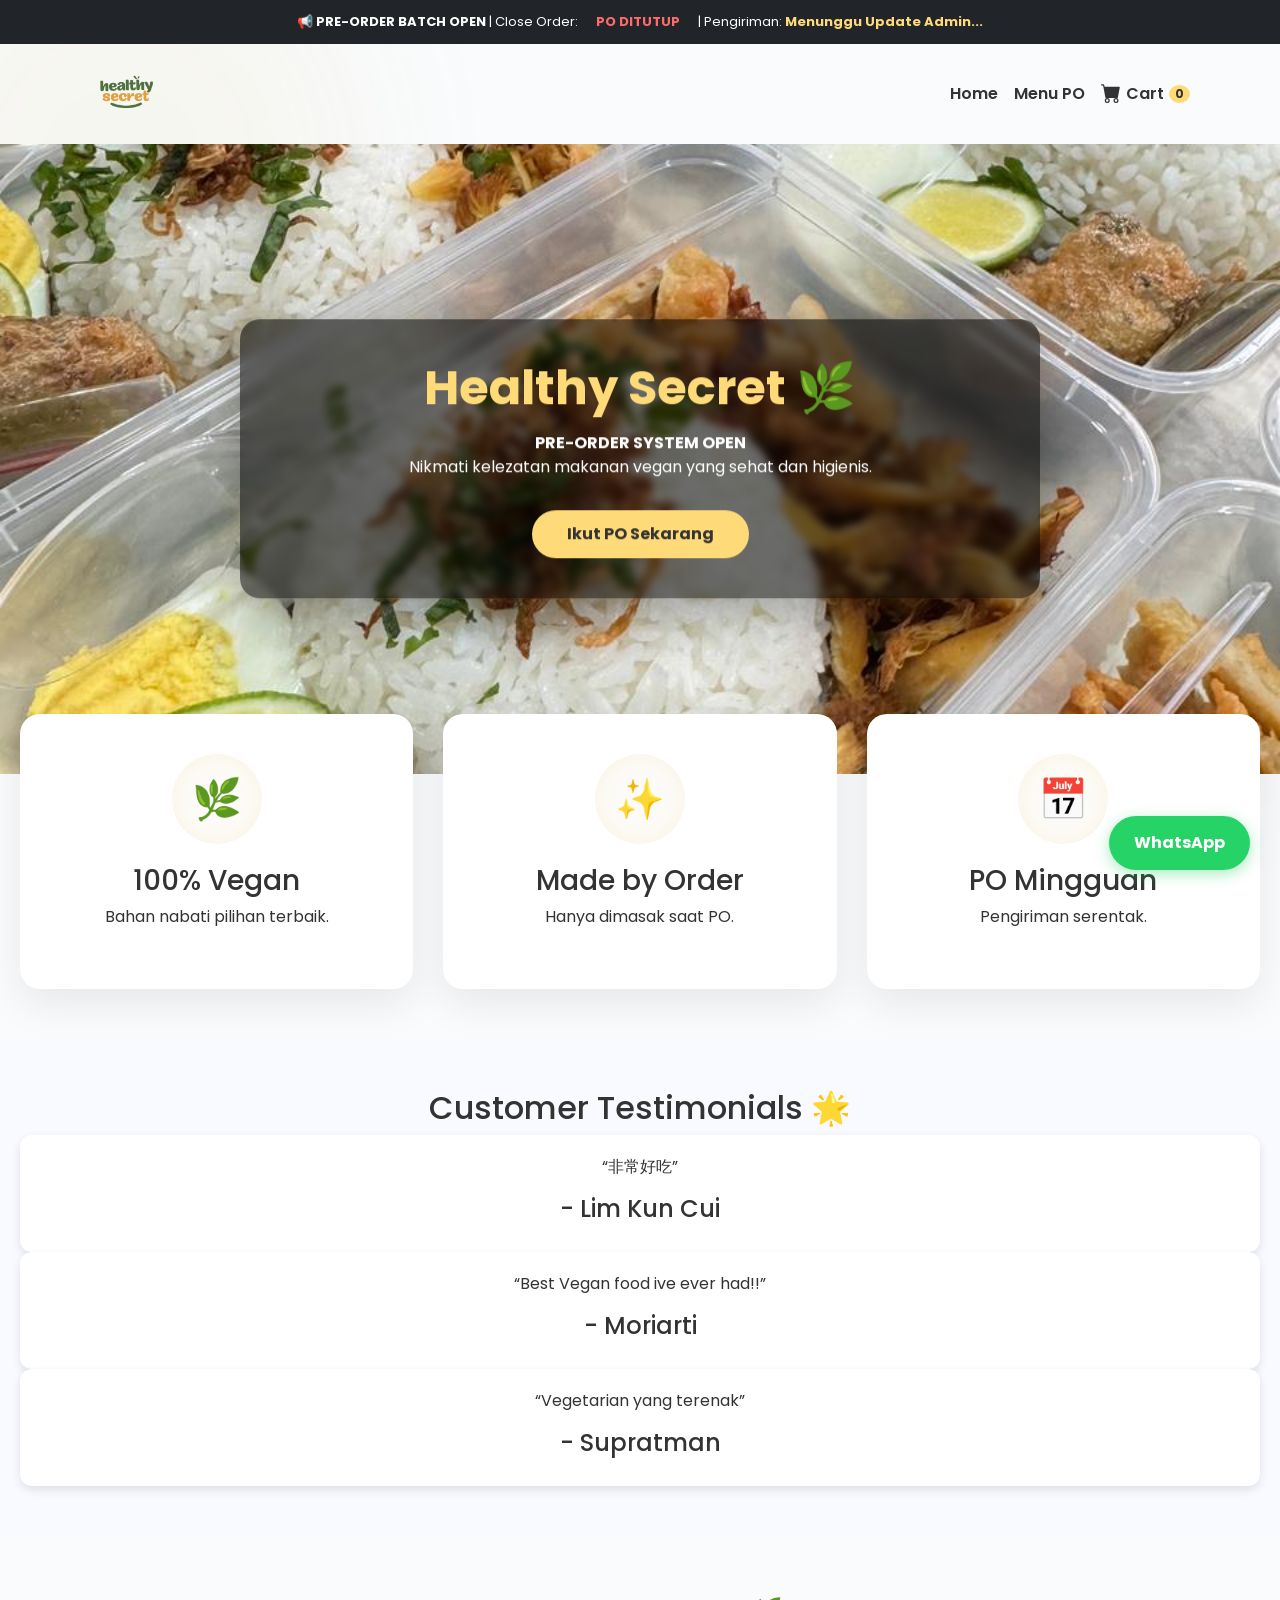
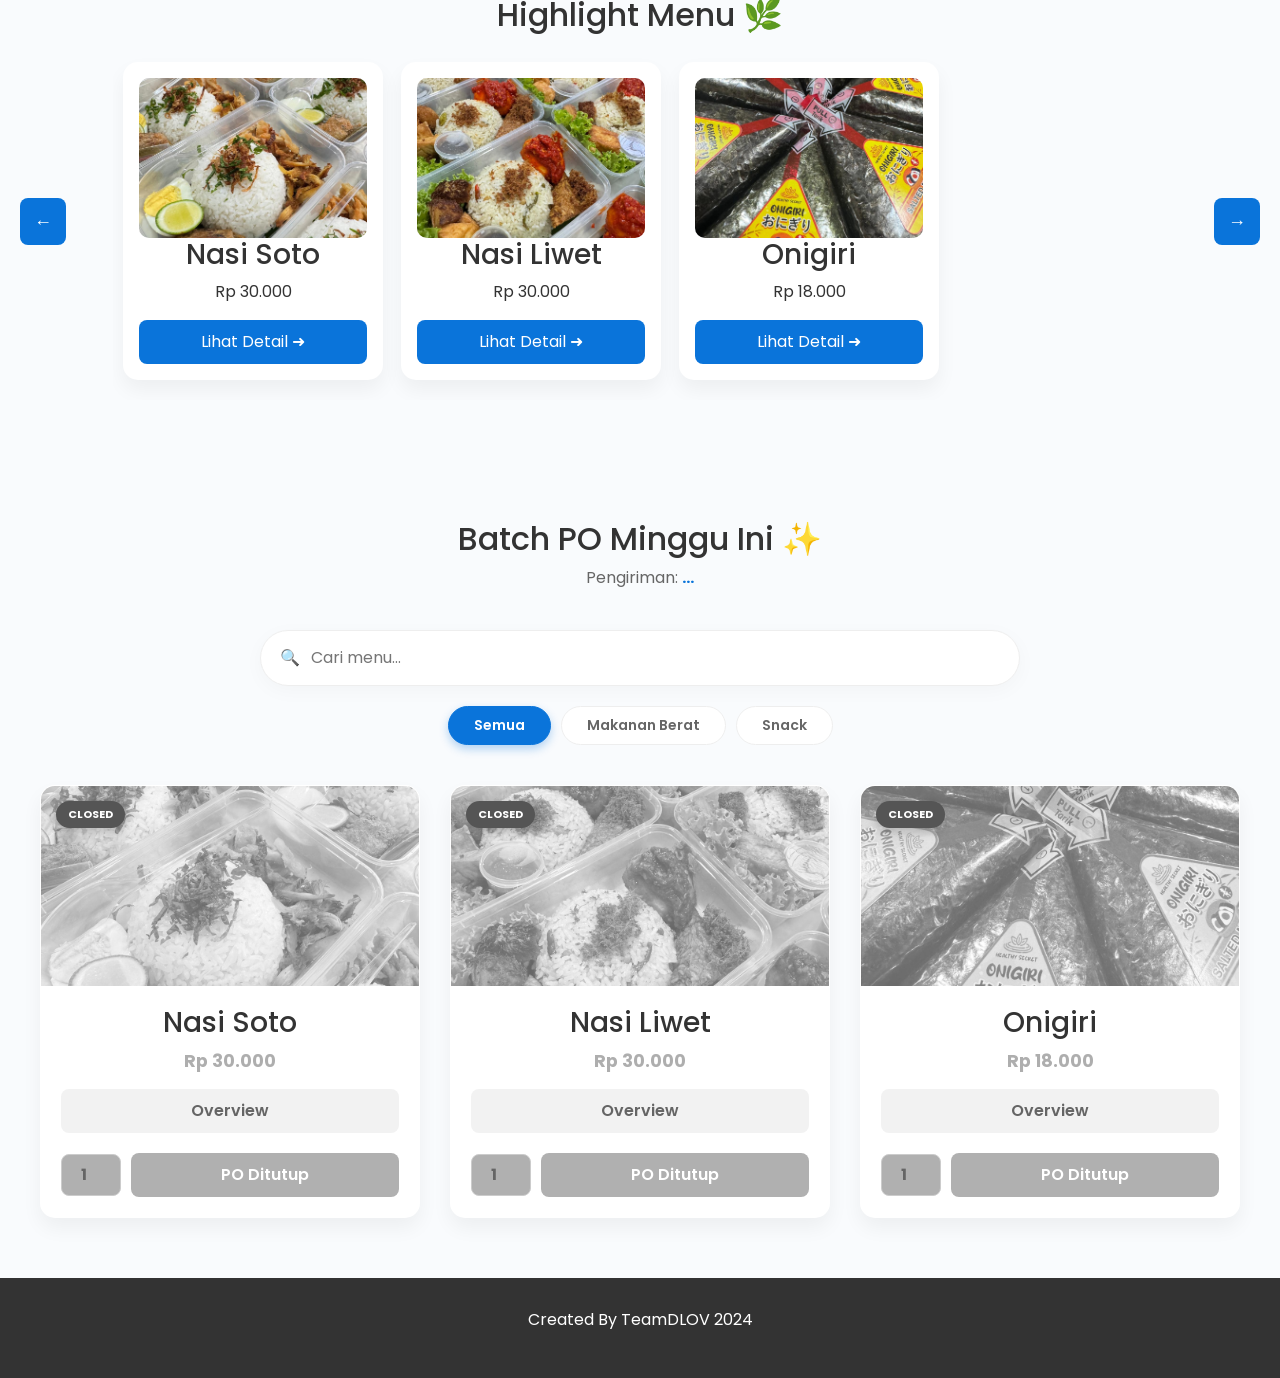
==== index.html @ e7eb65b6 "Add files via upload" ====
<!DOCTYPE html>
<html lang="id">
<head>
  <meta charset="UTF-8" />
  <meta name="viewport" content="width=device-width, initial-scale=1.0" />
  
  <title>Healthy Secret - Catering Vegan Medan</title>
  <meta name="description" content="Pre-Order Makanan Vegan Sehat & Higienis di Medan. Pesan sekarang!">
  
  <meta property="og:title" content="Healthy Secret - Premium Vegan PO">
  <meta property="og:description" content="Open PO Makanan Vegan Sehat. Menu Spesial Minggu Ini!">
  <meta property="og:image" content="https://placehold.co/600x400/0a74da/fff?text=Healthy+Secret"> 
  
  <script type="application/ld+json">
  {
    "@context": "https://schema.org",
    "@type": "Restaurant",
    "name": "Healthy Secret",
    "image": "https://placehold.co/600x400/0a74da/fff?text=Healthy+Secret",
    "description": "Catering Vegan Sehat Medan.",
    "priceRange": "Rp 15.000 - Rp 50.000"
  }
  </script>

  <link href="https://cdn.jsdelivr.net/npm/bootstrap@5.0.2/dist/css/bootstrap.min.css" rel="stylesheet">
  <link href="https://unpkg.com/aos@2.3.1/dist/aos.css" rel="stylesheet">
  <link href="https://fonts.googleapis.com/css2?family=Open+Sans:wght@400;600&family=Playfair+Display:wght@700&family=Poppins:wght@500;700&display=swap" rel="stylesheet">

  <link rel="stylesheet" href="style.css">
</head>

<body>

  <div id="preloader"><div class="loader"></div></div>
  <div id="toast-container"></div> 
  <div class="floating-shape shape-1"></div>
  <div class="floating-shape shape-2"></div>

  <div class="po-banner">
    <div id="banner-text">📢 <b>PRE-ORDER BATCH OPEN</b> | Close Order:</div>
    <div id="countdown" class="d-flex align-items-center gap-1 mx-2">
        <span class="timer-box" id="days">0</span>d :
        <span class="timer-box" id="hours">00</span>h :
        <span class="timer-box" id="minutes">00</span>m :
        <span class="timer-box" id="seconds">00</span>s
    </div>
    <div>| Pengiriman: <span id="deliveryDate" style="color:var(--accent-light); font-weight:bold;">...</span></div>
  </div>

  <nav class="navbar navbar-expand-sm navbar-light sticky-top" id="mainNav">
    <div class="container">
      <a class="navbar-brand d-flex align-items-center" href="#home" style="font-family: 'Playfair Display', serif; font-weight: 700; font-size: 24px; color: var(--primary);">
        <img src="healthy secret logo.png" onerror="this.src='https://placehold.co/100x100?text=Logo'" alt="Logo" style="height: 60px; margin-right: 10px; border-radius: 6px;" loading="lazy">
      </a>
      <button class="navbar-toggler" type="button" data-bs-toggle="collapse" data-bs-target="#navbarContent">
        <span class="navbar-toggler-icon"></span>
      </button>
      <div class="collapse navbar-collapse" id="navbarContent">
        <ul class="navbar-nav ms-auto">
          <li class="nav-item"><a class="nav-link active" href="#home">Home</a></li>
          <li class="nav-item"><a class="nav-link active" href="#menu-gallery">Menu PO</a></li>
          <li class="nav-item">
            <a class="nav-link active" href="#" onclick="toggleCart(); return false;" style="display: flex; align-items: center; gap: 5px;">
              <svg xmlns="http://www.w3.org/2000/svg" width="20" height="20" fill="currentColor" class="bi bi-cart-fill" viewBox="0 0 16 16" style="margin-bottom: 2px;">
                <path d="M0 1.5A.5.5 0 0 1 .5 1H2a.5.5 0 0 1 .485.379L2.89 3H14.5a.5.5 0 0 1 .491.592l-1.5 8A.5.5 0 0 1 13 12H4a.5.5 0 0 1-.491-.408L2.01 3.607 1.61 2H.5a.5.5 0 0 1-.5-.5zM5 12a2 2 0 1 0 0 4 2 2 0 0 0 0-4zm7 0a2 2 0 1 0 0 4 2 2 0 0 0 0-4zm-7 1a1 1 0 1 1 0 2 1 1 0 0 1 0-2zm7 0a1 1 0 1 1 0 2 1 1 0 0 1 0-2z"/>
              </svg>
              <span>Cart</span>
              <span id="cart-count" style="background:#ffda79; color:#333; padding:0 6px; border-radius:50%; font-size:12px; font-weight:bold;">0</span>
            </a>
          </li>
        </ul>
      </div>
    </div>
  </nav>

  <section class="hero-slider" id="home"> 
    <div class="slides" id="heroSlides"></div>
    <div class="hero-text" data-aos="zoom-in" data-aos-duration="1000">
      <h1 style="font-family: 'Poppins', sans-serif; font-size: 3rem; font-weight: 700; color: #ffda79;">
        Healthy Secret 🌿
      </h1>
      <p style="font-family: Poppins, sans-serif"; >
        <b>PRE-ORDER SYSTEM OPEN</b><br>
        Nikmati kelezatan makanan vegan yang sehat dan higienis.
      </p>
      <a href="#menu-gallery" class="btn-hero">Ikut PO Sekarang</a>
    </div>
  </section>

  <section class="features">
    <div class="feature-container">
      <div class="feature-box" data-aos="fade-up"><div class="icon">🌿</div> <h3>100% Vegan</h3><p>Bahan nabati pilihan terbaik.</p></div>
      <div class="feature-box" data-aos="fade-up" data-aos-delay="100"><div class="icon">✨</div> <h3>Made by Order</h3><p>Hanya dimasak saat PO.</p></div>
      <div class="feature-box" data-aos="fade-up" data-aos-delay="200"><div class="icon">📅</div> <h3>PO Mingguan</h3><p>Pengiriman serentak.</p></div>
    </div>
  </section>

  <section class="testimonials">
    <h2 data-aos="fade-up">Customer Testimonials 🌟</h2>
    <div class="testimonial-grid">
      <div class="testi-card" data-aos="fade-up" data-aos-delay="100"><p>“非常好吃”</p> <h4>- Lim Kun Cui</h4></div>
      <div class="testi-card" data-aos="fade-up" data-aos-delay="200"><p>“Best Vegan food ive ever had!!”</p> <h4>- Moriarti</h4></div>
      <div class="testi-card" data-aos="fade-up" data-aos-delay="300"><p>“Vegetarian yang terenak”</p> <h4>- Supratman</h4></div>
    </div>
  </section>

  <section class="gallery" id="menu-gallery">
    <h2 data-aos="fade-up">Highlight Menu 🌿</h2>
    <div style="display:flex; align-items:center; justify-content:center; gap:12px;">
      <button id="btnLeft" style="padding:10px 14px; border-radius:8px; border:none; background:#0a74da; color:#fff; cursor:pointer; font-size:18px;">←</button>
      <div id="menuScroll"></div>
      <button id="btnRight" style="padding:10px 14px; border-radius:8px; border:none; background:#0a74da; color:#fff; cursor:pointer; font-size:18px;">→</button>
    </div>
  </section>

  <section class="menu-section">
    <h2 data-aos="fade-up">Batch PO Minggu Ini ✨</h2>
    <p style="margin-bottom:40px; color:#666;">Pengiriman: <b style="color:var(--primary)" id="deliveryDateTarget">...</b></p>
    
    <div class="filter-wrapper" data-aos="fade-up">
        <div class="search-box">
            <span class="search-icon">🔍</span>
            <input type="text" id="searchInput" class="search-input" placeholder="Cari menu..." onkeyup="filterMenu()">
        </div>
        <div class="filter-pills">
            <button class="filter-btn active" onclick="setCategory('all')" id="btn-all">Semua</button>
            <button class="filter-btn" onclick="setCategory('berat')" id="btn-berat">Makanan Berat</button>
            <button class="filter-btn" onclick="setCategory('snack')" id="btn-snack">Snack</button>
        </div>
    </div>

    <div class="menu-grid" id="mainMenuGrid"></div>
  </section>

  <footer><p>Created By TeamDLOV 2024</p></footer>
  <a href="#" onclick="toggleCart(); return false;" class="wa-btn">WhatsApp</a>

  <div id="popup">
    <div class="popup-content">
      <div class="popup-header"><h3>Detail Menu</h3> <button onclick="closePopup()" class="close-icon">×</button></div>
      <div class="popup-body"><p id="popupContent">...</p></div>
      <div class="popup-footer"><button onclick="closePopup()" class="btn-close-modal">Tutup</button></div>
    </div>
  </div>

  <div id="cartModal" class="cart-overlay">
    <div class="cart-box">
      <div class="cart-header"><h3>Daftar Pesanan (PO)</h3> <button onclick="toggleCart()" class="close-btn">×</button></div>
      <div class="cart-body">
        <div id="cartList"></div>
        <hr style="margin: 20px 0; border-top: 1px dashed #ddd;">
        <div>
            <label class="form-label">👤 Nama Pemesan</label>
            <input type="text" id="cust-name" class="form-input" placeholder="Nama Anda...">
            <label class="form-label">🚚 Pengiriman (Ongkir)</label>
            <select id="shipping-zone" class="form-input" onchange="updateCartUI()"></select>
            <label class="form-label">📍 Alamat Lengkap</label>
            <textarea id="cust-address" class="form-input" rows="2" placeholder="Alamat lengkap..."></textarea>
        </div>
      </div>
      <div class="cart-footer">
        <div style="display:flex; justify-content:space-between; margin-bottom:5px; font-size:14px; color:#555;"><span>Subtotal:</span> <span id="cartSubtotal">Rp 0</span></div>
        <div style="display:flex; justify-content:space-between; margin-bottom:10px; font-size:14px; color:#555;"><span>Ongkir:</span> <span id="cartShipping">Rp 0</span></div>
        <div style="display:flex; justify-content:space-between; margin-bottom:15px;"><h4>Total:</h4> <h4 style="color:var(--primary)" id="cartTotal">Rp 0</h4></div>
        <button onclick="checkoutWA()" class="checkout-btn">Kirim Pesanan (PO) ke WhatsApp</button>
      </div>
    </div>
  </div>

  <script src="https://cdn.jsdelivr.net/npm/bootstrap@5.0.2/dist/js/bootstrap.bundle.min.js"></script>
  <script src="https://unpkg.com/aos@2.3.1/dist/aos.js"></script>
  
  <script src="script.js"></script>

</body>
</html>
---- style.css ----
/* 1. GLOBAL STYLE */
:root {
  --primary: #0a74da;   
  --accent: #d4af37;    
  --accent-light: #ffda79; 
  --dark: #333;
  --light-bg: #f9fbfd;
  --disabled-gray: #b0b0b0;
}

body {
  margin: 0;
  font-family: 'Poppins', sans-serif; 
  background-color: var(--light-bg); 
  color: var(--dark);
  overflow-x: hidden;
}

html { scroll-behavior: smooth; }

/* 2. PO BANNER & TIMER */
.po-banner {
  background-color: #212529;
  color: #fff;
  text-align: center;
  padding: 12px 0;
  font-size: 13px;
  position: relative;
  z-index: 1031;
  display: flex;
  justify-content: center;
  align-items: center;
  flex-wrap: wrap;
  gap: 10px;
}

.timer-box {
  background: rgba(255,255,255,0.15);
  padding: 3px 8px;
  border-radius: 4px;
  color: var(--accent-light);
  font-weight: bold;
  font-family: monospace;
  font-size: 14px;
}

/* 3. NAVBAR */
.navbar { transition: all 0.3s ease; padding: 15px 0; top: 0; }
.navbar.scrolled { background: rgba(255, 255, 255, 0.95); box-shadow: 0 4px 20px rgba(0,0,0,0.05); padding: 10px 0; }
.nav-link { color: #333 !important; font-weight: 600; transition: all 0.3s ease; position: relative; }
.nav-link:hover { color: var(--primary) !important; }
.nav-link::after { content: ''; position: absolute; width: 0; height: 2px; bottom: 0; left: 0; background-color: var(--accent); transition: width 0.3s ease; }
.nav-link:hover::after { width: 100%; }

/* 4. HERO SECTION */
.hero-slider { position: relative !important; height: 70vh; width: 100%; overflow: hidden; display: block; }
.slides { position: absolute; top: 0; left: 0; width: 100%; height: 100%; }
.slide-img { width: 100%; height: 100%; object-fit: cover; position: absolute; opacity: 0; transition: opacity 1s ease; }

.hero-text { 
  position: absolute !important; top: 50% !important; left: 50% !important; 
  transform: translate(-50%, -50%) !important; z-index: 100; width: 90%; max-width: 800px; 
  text-align: center; background: rgba(0, 0, 0, 0.55); backdrop-filter: blur(4px); 
  padding: 40px; border-radius: 20px; color: white; box-shadow: 0 20px 50px rgba(0,0,0,0.3); 
  transition: transform 0.3s ease; 
}
.hero-text:hover { transform: translate(-50%, -52%) !important; border: 1px solid rgba(255, 218, 121, 0.3); }
.hero-text h1 { font-family: 'Playfair Display', serif; font-size: 3rem; color: var(--accent-light); margin-bottom: 15px; }

.btn-hero { 
  background: var(--accent-light); color: #333; border: none; border-radius: 50px; 
  font-weight: bold; padding: 12px 35px; transition: all 0.3s ease; text-decoration: none; 
  display: inline-block; margin-top: 15px; 
}
.btn-hero:hover { background: #fff; color: var(--primary); transform: translateY(-3px); }

/* 5. FEATURES & TESTIMONIAS */
.features { position: relative; z-index: 20; margin-top: -60px; padding-bottom: 50px; }
.feature-container { display: flex; flex-wrap: wrap; justify-content: center; gap: 30px; padding: 0 20px; }
.feature-box { flex: 1; min-width: 280px; background: #ffffff; padding: 40px 30px; border-radius: 20px; text-align: center; box-shadow: 0 15px 40px rgba(0,0,0,0.08); border-bottom: 4px solid transparent; transition: all 0.3s ease; }
.feature-box:hover { transform: translateY(-10px); border-bottom: 4px solid var(--accent); }
.icon { font-size: 40px; background: #fdfbf7; width: 90px; height: 90px; line-height: 90px; border-radius: 50%; margin: 0 auto 20px auto; box-shadow: inset 0 0 20px rgba(212, 175, 55, 0.1); transition: 0.3s; }
.feature-box:hover .icon { transform: scale(1.1); background: #fff9e6; }

.testimonials { padding: 50px 20px; text-align: center; background: #f8faff; }
.testi-card { background: #fff; padding: 20px; border-radius: 12px; box-shadow: 0 4px 10px rgba(0,0,0,0.1); transition: 0.3s; }
.testi-card:hover { transform: scale(1.02); }

/* 6. MENU & CARD */
.gallery, .menu-section { padding: 60px 20px; text-align: center; background: #f9fbfd; }

/* Scroll Manual sldier */
#menuScroll { display: flex; gap: 18px; overflow-x: auto; scroll-behavior: smooth; padding: 20px 10px; width: 85%; margin: auto; white-space: nowrap; -webkit-overflow-scrolling: touch; border-radius: 10px; }
#menuScroll::-webkit-scrollbar { display: none; }

/* Menu Grid */
.menu-grid { display: grid; grid-template-columns: repeat(auto-fit, minmax(280px, 1fr)); gap: 30px; max-width: 1200px; margin: 0 auto; }

.slide, .menu-card { background: #fff; border-radius: 15px; overflow: hidden; box-shadow: 0 10px 20px rgba(0,0,0,0.05); transition: all 0.4s ease; border: 1px solid transparent; position: relative; }
.slide { display: inline-block; width: 260px; flex-shrink: 0; padding: 15px; text-align: center; vertical-align: top; }
.menu-card { display: flex; flex-direction: column; scroll-margin-top: 100px; }

/* Logika Menu Closed/Open */
.menu-card:not(.closed):hover, .slide:hover { transform: translateY(-10px); box-shadow: 0 20px 40px rgba(0,0,0,0.1); border-color: var(--accent-light); }

.menu-card.closed { filter: grayscale(100%); opacity: 0.7; }
.menu-card.closed .btn-pesan, 
.menu-card.closed .qty-input { background-color: var(--disabled-gray); cursor: not-allowed; pointer-events: none; border-color:#ccc; }
.menu-card.closed img { opacity: 0.6; }

.status-badge { position: absolute; top: 15px; left: 15px; padding: 5px 12px; border-radius: 50px; color: white; font-size: 11px; font-weight: bold; z-index: 5; box-shadow: 0 4px 10px rgba(0,0,0,0.2); }
.badge-open { background: var(--primary); }
.badge-closed { background: #555; }
.badge-warning { background: #d9534f; }

.slide img { width: 100%; height: 160px; object-fit: cover; border-radius: 10px; transition: 0.5s; } 
.menu-card img { width: 100%; height: 200px; object-fit: cover; transition: 0.5s; }
.menu-card:hover img { transform: scale(1.05); }

.card-body { padding: 20px; }
.price { color: var(--accent); font-weight: bold; font-size: 1.1rem; margin-bottom: 15px; display: block; }

/* INPUT QTY */
.action-row { display: flex; align-items: center; gap: 10px; margin-top: 10px; }
.qty-input { width: 60px; padding: 8px; text-align: center; border: 1px solid #ddd; border-radius: 8px; font-weight: bold; color: var(--primary); }

/* BUTTONS */
.btn-overview { width: 100%; background: #eef2ff; color: var(--primary); border: none; padding: 10px; border-radius: 8px; font-weight: 600; margin-bottom: 10px; transition: 0.3s; }
.btn-overview:hover { background: var(--primary); color: white; }
.btn-pesan { flex: 1; background: var(--primary); color: white; border: none; padding: 10px; border-radius: 8px; font-weight: 600; transition: 0.3s; }
.btn-pesan:hover { background: var(--accent); transform: translateY(-2px); }
.card-btn { background: var(--primary); color: white; border: none; padding: 10px; border-radius: 8px; width: 100%; }

/* 7. SEARCH & FILTER */
.filter-wrapper { max-width: 800px; margin: 0 auto 40px auto; padding: 0 20px; }
.search-box { position: relative; margin-bottom: 20px; }
.search-input { width: 100%; padding: 15px 20px; padding-left: 50px; border: 1px solid #eee; border-radius: 50px; font-size: 16px; box-shadow: 0 5px 20px rgba(0,0,0,0.03); outline: none; transition: 0.3s; }
.search-input:focus { border-color: var(--primary); box-shadow: 0 5px 20px rgba(10, 116, 218, 0.15); }
.search-icon { position: absolute; left: 20px; top: 50%; transform: translateY(-50%); color: #aaa; }

.filter-pills { display: flex; justify-content: center; gap: 10px; flex-wrap: wrap; }
.filter-btn { background: #fff; border: 1px solid #eee; padding: 8px 25px; border-radius: 50px; cursor: pointer; font-weight: 600; color: #666; transition: 0.3s; font-size: 14px; }
.filter-btn:hover { background: #f8f9fa; transform: translateY(-2px); }
.filter-btn.active { background: var(--primary); color: white; border-color: var(--primary); box-shadow: 0 4px 10px rgba(10, 116, 218, 0.3); }

/* 8. EXTRAS */
footer { text-align: center; padding: 30px; background: #333; color: white; margin-top: 0; }
.wa-btn { position: fixed; bottom: 30px; right: 30px; background: #25d366; color: #fff; padding: 15px 25px; border-radius: 50px; text-decoration: none; font-weight: bold; box-shadow: 0 4px 15px rgba(37, 211, 102, 0.4); z-index: 1000; display: flex; align-items: center; gap: 10px; animation: pulse 2s infinite; }
@keyframes pulse { 0% { box-shadow: 0 0 0 0 rgba(37, 211, 102, 0.7); } 70% { box-shadow: 0 0 0 15px rgba(37, 211, 102, 0); } 100% { box-shadow: 0 0 0 0 rgba(37, 211, 102, 0); } }

/* Modals */
#popup, .cart-overlay { display: none; position: fixed; top: 0; left: 0; width: 100%; height: 100%; background: rgba(0,0,0,0.6); backdrop-filter: blur(5px); z-index: 9999; }
.popup-content, .cart-box { background: #fff; margin: 0; width: 90%; max-width: 450px; border-radius: 12px; position: absolute; top: 50%; left: 50%; transform: translate(-50%, -50%); animation: slideDown 0.4s ease-out; overflow: hidden; display: flex; flex-direction: column; max-height: 90vh; }

.popup-header, .cart-header { background: var(--primary); padding: 15px; color: white; display: flex; justify-content: space-between; flex-shrink: 0; }
.popup-body, .cart-body { padding: 20px; overflow-y: auto; flex: 1; }
.popup-footer, .cart-footer { padding: 20px; text-align: center; border-top: 1px solid #eee; flex-shrink: 0; background: #fff; }

.close-btn { background: none; border: none; color: white; font-size: 24px; cursor: pointer; }
.checkout-btn { width: 100%; background: #25d366; color: white; padding: 12px; border: none; border-radius: 8px; font-weight: bold; }
.btn-close-modal { background: #dc3545; color: white; border: none; padding: 8px 30px; border-radius: 50px; }

/* TOAST & EXTRAS */
#toast-container { position: fixed; bottom: 30px; left: 50%; transform: translateX(-50%); z-index: 10000; display: flex; flex-direction: column; gap: 10px; pointer-events: none; }
.toast-msg { background: rgba(33, 37, 41, 0.95); color: white; padding: 12px 25px; border-radius: 50px; font-size: 14px; animation: fadeUp 3s forwards; display: flex; align-items: center; gap: 8px; pointer-events: auto; }
@keyframes fadeUp { 0% { opacity: 0; transform: translateY(20px); } 10% { opacity: 1; transform: translateY(0); } 90% { opacity: 1; transform: translateY(0); } 100% { opacity: 0; transform: translateY(-20px); } }

/* FORM STYLES */
.form-input { width: 100%; padding: 10px; border: 1px solid #ddd; border-radius: 8px; margin-bottom: 12px; font-family: inherit; box-sizing: border-box; }
.form-input:focus { outline: none; border-color: var(--primary); background: #f9fbfd; }
.form-label { display: block; text-align: left; font-size: 12px; font-weight: bold; color: #666; margin-bottom: 5px; }

@keyframes slideDown { from { transform: translate(-50%, -60%); opacity: 0; } to { transform: translate(-50%, -50%); opacity: 1; } }

/* Preloader */
#preloader { position: fixed; top: 0; left: 0; width: 100%; height: 100%; background: var(--primary); z-index: 9999; display: flex; justify-content: center; align-items: center; transition: opacity 0.5s ease; }
.loader { border: 5px solid rgba(255,255,255,0.1); border-top: 5px solid var(--accent-light); border-radius: 50%; width: 60px; height: 60px; animation: spin 1s linear infinite; }
@keyframes spin { 100% { transform: rotate(360deg); } }
.floating-shape { position: fixed; border-radius: 50%; filter: blur(80px); z-index: -1; opacity: 0.4; animation: float 10s infinite alternate; }
.shape-1 { top: -10%; left: -10%; width: 500px; height: 500px; background: rgba(212, 175, 55, 0.15); }
.shape-2 { bottom: 10%; right: -5%; width: 400px; height: 400px; background: rgba(15, 23, 42, 0.1); }
@keyframes float { 0% { transform: translateY(0); } 100% { transform: translateY(30px); } }
@media (max-width: 768px) { .features { margin-top: 30px; } }
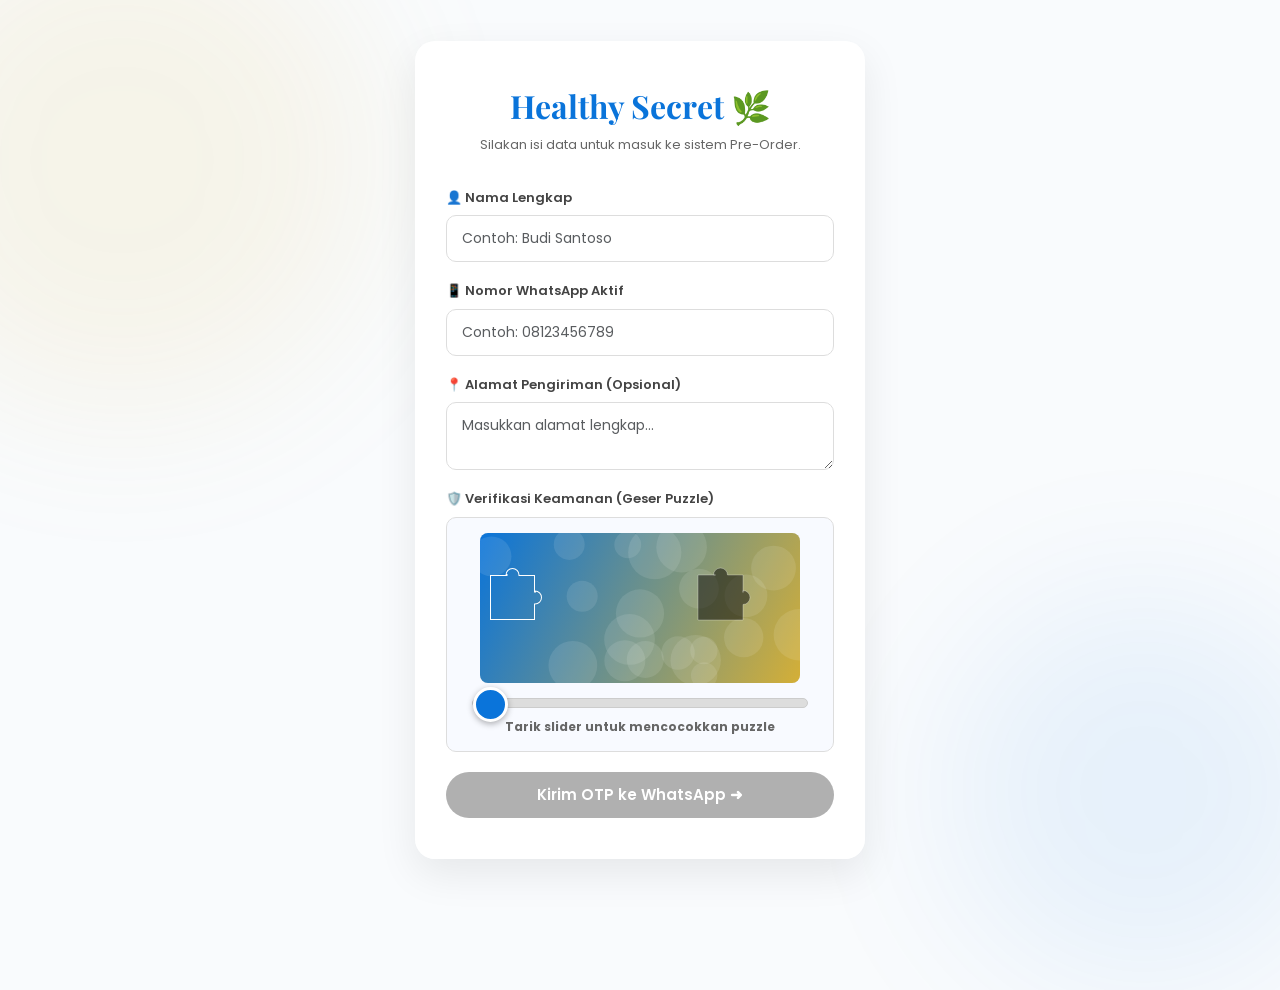
==== commit 68f6f587: "Add files via upload" ====
--- a/index.html
+++ b/index.html
@@ -1,176 +1,271 @@
 <!DOCTYPE html>
 <html lang="id">
 <head>
-  <meta charset="UTF-8" />
-  <meta name="viewport" content="width=device-width, initial-scale=1.0" />
-  
-  <title>Healthy Secret - Catering Vegan Medan</title>
-  <meta name="description" content="Pre-Order Makanan Vegan Sehat & Higienis di Medan. Pesan sekarang!">
-  
-  <meta property="og:title" content="Healthy Secret - Premium Vegan PO">
-  <meta property="og:description" content="Open PO Makanan Vegan Sehat. Menu Spesial Minggu Ini!">
-  <meta property="og:image" content="https://placehold.co/600x400/0a74da/fff?text=Healthy+Secret"> 
-  
-  <script type="application/ld+json">
-  {
-    "@context": "https://schema.org",
-    "@type": "Restaurant",
-    "name": "Healthy Secret",
-    "image": "https://placehold.co/600x400/0a74da/fff?text=Healthy+Secret",
-    "description": "Catering Vegan Sehat Medan.",
-    "priceRange": "Rp 15.000 - Rp 50.000"
-  }
-  </script>
-
-  <link href="https://cdn.jsdelivr.net/npm/bootstrap@5.0.2/dist/css/bootstrap.min.css" rel="stylesheet">
-  <link href="https://unpkg.com/aos@2.3.1/dist/aos.css" rel="stylesheet">
-  <link href="https://fonts.googleapis.com/css2?family=Open+Sans:wght@400;600&family=Playfair+Display:wght@700&family=Poppins:wght@500;700&display=swap" rel="stylesheet">
-
-  <link rel="stylesheet" href="style.css">
+    <meta charset="UTF-8">
+    <meta name="viewport" content="width=device-width, initial-scale=1.0">
+    <title>Masuk - Healthy Secret PO</title>
+    <link href="https://cdn.jsdelivr.net/npm/bootstrap@5.0.2/dist/css/bootstrap.min.css" rel="stylesheet">
+    <link href="https://fonts.googleapis.com/css2?family=Playfair+Display:wght@700&family=Poppins:wght@400;500;600;700&display=swap" rel="stylesheet">
+    <style>
+        :root {
+            --primary: #0a74da;   
+            --accent: #d4af37;    
+            --light-bg: #f9fbfd;
+        }
+        body { 
+            background-color: var(--light-bg); 
+            font-family: 'Poppins', sans-serif; 
+            min-height: 100vh; 
+            display: flex; 
+            align-items: center; 
+            justify-content: center; 
+            margin: 0; 
+            position: relative;
+            overflow: hidden;
+        }
+        
+        /* Efek Latar Belakang Mewah */
+        .floating-shape { position: absolute; border-radius: 50%; filter: blur(80px); z-index: 1; opacity: 0.5; animation: float 10s infinite alternate; }
+        .shape-1 { top: -10%; left: -10%; width: 500px; height: 500px; background: rgba(212, 175, 55, 0.2); }
+        .shape-2 { bottom: -10%; right: -5%; width: 400px; height: 400px; background: rgba(10, 116, 218, 0.15); }
+        @keyframes float { 0% { transform: translateY(0); } 100% { transform: translateY(30px); } }
+
+        .auth-card { 
+            background: rgba(255, 255, 255, 0.95); 
+            backdrop-filter: blur(10px);
+            padding: 40px 30px; 
+            border-radius: 20px; 
+            box-shadow: 0 15px 40px rgba(0,0,0,0.08); 
+            width: 100%; 
+            max-width: 450px; 
+            position: relative;
+            z-index: 10;
+            border: 1px solid rgba(255,255,255,0.5);
+        }
+
+        .brand-title { font-family: 'Playfair Display', serif; color: var(--primary); font-weight: 700; font-size: 2rem; text-align: center; margin-bottom: 5px; }
+        .brand-subtitle { text-align: center; color: #666; font-size: 13px; margin-bottom: 30px; }
+
+        .form-label { font-size: 13px; font-weight: 600; color: #444; }
+        .form-control { border-radius: 10px; padding: 12px 15px; border: 1px solid #ddd; font-size: 14px; transition: 0.3s; }
+        .form-control:focus { border-color: var(--primary); box-shadow: 0 0 0 4px rgba(10, 116, 218, 0.1); }
+
+        /* PUZZLE CAPTCHA STYLES */
+        .captcha-container { background: #f8faff; border: 1px solid #ddd; padding: 15px; border-radius: 10px; margin-bottom: 20px; text-align: center; position: relative;}
+        .puzzle-box { position: relative; width: 100%; max-width: 320px; height: 150px; margin: 0 auto 15px auto; border-radius: 8px; overflow: hidden; box-shadow: inset 0 0 10px rgba(0,0,0,0.1); background-color: #eee;}
+        #mainCanvas { position: absolute; top: 0; left: 0; width: 100%; height: 100%; }
+        #pieceCanvas { position: absolute; top: 0; left: 0; width: 100%; height: 100%; z-index: 2; pointer-events: none; }
+        
+        .slider-container { display: flex; align-items: center; justify-content: center; gap: 10px; padding: 0 10px;}
+        input[type=range] { -webkit-appearance: none; width: 100%; background: transparent; }
+        input[type=range]::-webkit-slider-thumb { -webkit-appearance: none; height: 35px; width: 35px; border-radius: 50%; background: var(--primary); cursor: pointer; box-shadow: 0 2px 6px rgba(0,0,0,0.3); border: 3px solid #fff; margin-top: -12px; transition: background 0.3s;}
+        input[type=range]::-webkit-slider-runnable-track { width: 100%; height: 10px; cursor: pointer; background: #ddd; border-radius: 10px; border: 1px solid #ccc; }
+        input[type=range]:focus { outline: none; }
+        
+        .captcha-status { font-size: 12px; font-weight: bold; margin-top: 10px; color: #666; transition: 0.3s;}
+        .captcha-success { color: #25d366 !important; }
+        .captcha-fail { color: #dc3545 !important; }
+
+        .btn-primary-custom { background: var(--primary); color: white; border: none; border-radius: 50px; padding: 12px; font-weight: 600; font-size: 15px; transition: 0.3s; width: 100%; }
+        .btn-primary-custom:hover { background: #085ba8; transform: translateY(-2px); box-shadow: 0 5px 15px rgba(10, 116, 218, 0.3); }
+        .btn-primary-custom:disabled { background: #b0b0b0; cursor: not-allowed; transform: none; box-shadow: none; }
+    </style>
 </head>
-
 <body>
 
-  <div id="preloader"><div class="loader"></div></div>
-  <div id="toast-container"></div> 
-  <div class="floating-shape shape-1"></div>
-  <div class="floating-shape shape-2"></div>
-
-  <div class="po-banner">
-    <div id="banner-text">📢 <b>PRE-ORDER BATCH OPEN</b> | Close Order:</div>
-    <div id="countdown" class="d-flex align-items-center gap-1 mx-2">
-        <span class="timer-box" id="days">0</span>d :
-        <span class="timer-box" id="hours">00</span>h :
-        <span class="timer-box" id="minutes">00</span>m :
-        <span class="timer-box" id="seconds">00</span>s
+    <div class="floating-shape shape-1"></div>
+    <div class="floating-shape shape-2"></div>
+
+    <div class="auth-card">
+        <div class="brand-title">Healthy Secret 🌿</div>
+        <div class="brand-subtitle">Silakan isi data untuk masuk ke sistem Pre-Order.</div>
+
+        <form id="loginForm">
+            <div class="mb-3">
+                <label class="form-label">👤 Nama Lengkap</label>
+                <input type="text" id="userName" class="form-control" placeholder="Contoh: Budi Santoso" required>
+            </div>
+            
+            <div class="mb-3">
+                <label class="form-label">📱 Nomor WhatsApp Aktif</label>
+                <input type="number" id="userPhone" class="form-control" placeholder="Contoh: 08123456789" required>
+            </div>
+
+            <div class="mb-3">
+                <label class="form-label">📍 Alamat Pengiriman (Opsional)</label>
+                <textarea id="userAddress" class="form-control" rows="2" placeholder="Masukkan alamat lengkap..."></textarea>
+            </div>
+
+            <label class="form-label">🛡️ Verifikasi Keamanan (Geser Puzzle)</label>
+            <div class="captcha-container">
+                <div class="puzzle-box">
+                    <canvas id="mainCanvas"></canvas>
+                    <canvas id="pieceCanvas"></canvas>
+                </div>
+                <div class="slider-container">
+                    <input type="range" id="puzzleSlider" min="0" max="250" value="0" disabled>
+                </div>
+                <div id="captchaStatus" class="captcha-status">Tarik slider untuk mencocokkan puzzle</div>
+            </div>
+
+            <button type="submit" id="submitBtn" class="btn-primary-custom" disabled>Kirim OTP ke WhatsApp ➜</button>
+        </form>
     </div>
-    <div>| Pengiriman: <span id="deliveryDate" style="color:var(--accent-light); font-weight:bold;">...</span></div>
-  </div>
-
-  <nav class="navbar navbar-expand-sm navbar-light sticky-top" id="mainNav">
-    <div class="container">
-      <a class="navbar-brand d-flex align-items-center" href="#home" style="font-family: 'Playfair Display', serif; font-weight: 700; font-size: 24px; color: var(--primary);">
-        <img src="healthy secret logo.png" onerror="this.src='https://placehold.co/100x100?text=Logo'" alt="Logo" style="height: 60px; margin-right: 10px; border-radius: 6px;" loading="lazy">
-      </a>
-      <button class="navbar-toggler" type="button" data-bs-toggle="collapse" data-bs-target="#navbarContent">
-        <span class="navbar-toggler-icon"></span>
-      </button>
-      <div class="collapse navbar-collapse" id="navbarContent">
-        <ul class="navbar-nav ms-auto">
-          <li class="nav-item"><a class="nav-link active" href="#home">Home</a></li>
-          <li class="nav-item"><a class="nav-link active" href="#menu-gallery">Menu PO</a></li>
-          <li class="nav-item">
-            <a class="nav-link active" href="#" onclick="toggleCart(); return false;" style="display: flex; align-items: center; gap: 5px;">
-              <svg xmlns="http://www.w3.org/2000/svg" width="20" height="20" fill="currentColor" class="bi bi-cart-fill" viewBox="0 0 16 16" style="margin-bottom: 2px;">
-                <path d="M0 1.5A.5.5 0 0 1 .5 1H2a.5.5 0 0 1 .485.379L2.89 3H14.5a.5.5 0 0 1 .491.592l-1.5 8A.5.5 0 0 1 13 12H4a.5.5 0 0 1-.491-.408L2.01 3.607 1.61 2H.5a.5.5 0 0 1-.5-.5zM5 12a2 2 0 1 0 0 4 2 2 0 0 0 0-4zm7 0a2 2 0 1 0 0 4 2 2 0 0 0 0-4zm-7 1a1 1 0 1 1 0 2 1 1 0 0 1 0-2zm7 0a1 1 0 1 1 0 2 1 1 0 0 1 0-2z"/>
-              </svg>
-              <span>Cart</span>
-              <span id="cart-count" style="background:#ffda79; color:#333; padding:0 6px; border-radius:50%; font-size:12px; font-weight:bold;">0</span>
-            </a>
-          </li>
-        </ul>
-      </div>
-    </div>
-  </nav>
-
-  <section class="hero-slider" id="home"> 
-    <div class="slides" id="heroSlides"></div>
-    <div class="hero-text" data-aos="zoom-in" data-aos-duration="1000">
-      <h1 style="font-family: 'Poppins', sans-serif; font-size: 3rem; font-weight: 700; color: #ffda79;">
-        Healthy Secret 🌿
-      </h1>
-      <p style="font-family: Poppins, sans-serif"; >
-        <b>PRE-ORDER SYSTEM OPEN</b><br>
-        Nikmati kelezatan makanan vegan yang sehat dan higienis.
-      </p>
-      <a href="#menu-gallery" class="btn-hero">Ikut PO Sekarang</a>
-    </div>
-  </section>
-
-  <section class="features">
-    <div class="feature-container">
-      <div class="feature-box" data-aos="fade-up"><div class="icon">🌿</div> <h3>100% Vegan</h3><p>Bahan nabati pilihan terbaik.</p></div>
-      <div class="feature-box" data-aos="fade-up" data-aos-delay="100"><div class="icon">✨</div> <h3>Made by Order</h3><p>Hanya dimasak saat PO.</p></div>
-      <div class="feature-box" data-aos="fade-up" data-aos-delay="200"><div class="icon">📅</div> <h3>PO Mingguan</h3><p>Pengiriman serentak.</p></div>
-    </div>
-  </section>
-
-  <section class="testimonials">
-    <h2 data-aos="fade-up">Customer Testimonials 🌟</h2>
-    <div class="testimonial-grid">
-      <div class="testi-card" data-aos="fade-up" data-aos-delay="100"><p>“非常好吃”</p> <h4>- Lim Kun Cui</h4></div>
-      <div class="testi-card" data-aos="fade-up" data-aos-delay="200"><p>“Best Vegan food ive ever had!!”</p> <h4>- Moriarti</h4></div>
-      <div class="testi-card" data-aos="fade-up" data-aos-delay="300"><p>“Vegetarian yang terenak”</p> <h4>- Supratman</h4></div>
-    </div>
-  </section>
-
-  <section class="gallery" id="menu-gallery">
-    <h2 data-aos="fade-up">Highlight Menu 🌿</h2>
-    <div style="display:flex; align-items:center; justify-content:center; gap:12px;">
-      <button id="btnLeft" style="padding:10px 14px; border-radius:8px; border:none; background:#0a74da; color:#fff; cursor:pointer; font-size:18px;">←</button>
-      <div id="menuScroll"></div>
-      <button id="btnRight" style="padding:10px 14px; border-radius:8px; border:none; background:#0a74da; color:#fff; cursor:pointer; font-size:18px;">→</button>
-    </div>
-  </section>
-
-  <section class="menu-section">
-    <h2 data-aos="fade-up">Batch PO Minggu Ini ✨</h2>
-    <p style="margin-bottom:40px; color:#666;">Pengiriman: <b style="color:var(--primary)" id="deliveryDateTarget">...</b></p>
-    
-    <div class="filter-wrapper" data-aos="fade-up">
-        <div class="search-box">
-            <span class="search-icon">🔍</span>
-            <input type="text" id="searchInput" class="search-input" placeholder="Cari menu..." onkeyup="filterMenu()">
-        </div>
-        <div class="filter-pills">
-            <button class="filter-btn active" onclick="setCategory('all')" id="btn-all">Semua</button>
-            <button class="filter-btn" onclick="setCategory('berat')" id="btn-berat">Makanan Berat</button>
-            <button class="filter-btn" onclick="setCategory('snack')" id="btn-snack">Snack</button>
-        </div>
-    </div>
-
-    <div class="menu-grid" id="mainMenuGrid"></div>
-  </section>
-
-  <footer><p>Created By TeamDLOV 2024</p></footer>
-  <a href="#" onclick="toggleCart(); return false;" class="wa-btn">WhatsApp</a>
-
-  <div id="popup">
-    <div class="popup-content">
-      <div class="popup-header"><h3>Detail Menu</h3> <button onclick="closePopup()" class="close-icon">×</button></div>
-      <div class="popup-body"><p id="popupContent">...</p></div>
-      <div class="popup-footer"><button onclick="closePopup()" class="btn-close-modal">Tutup</button></div>
-    </div>
-  </div>
-
-  <div id="cartModal" class="cart-overlay">
-    <div class="cart-box">
-      <div class="cart-header"><h3>Daftar Pesanan (PO)</h3> <button onclick="toggleCart()" class="close-btn">×</button></div>
-      <div class="cart-body">
-        <div id="cartList"></div>
-        <hr style="margin: 20px 0; border-top: 1px dashed #ddd;">
-        <div>
-            <label class="form-label">👤 Nama Pemesan</label>
-            <input type="text" id="cust-name" class="form-input" placeholder="Nama Anda...">
-            <label class="form-label">🚚 Pengiriman (Ongkir)</label>
-            <select id="shipping-zone" class="form-input" onchange="updateCartUI()"></select>
-            <label class="form-label">📍 Alamat Lengkap</label>
-            <textarea id="cust-address" class="form-input" rows="2" placeholder="Alamat lengkap..."></textarea>
-        </div>
-      </div>
-      <div class="cart-footer">
-        <div style="display:flex; justify-content:space-between; margin-bottom:5px; font-size:14px; color:#555;"><span>Subtotal:</span> <span id="cartSubtotal">Rp 0</span></div>
-        <div style="display:flex; justify-content:space-between; margin-bottom:10px; font-size:14px; color:#555;"><span>Ongkir:</span> <span id="cartShipping">Rp 0</span></div>
-        <div style="display:flex; justify-content:space-between; margin-bottom:15px;"><h4>Total:</h4> <h4 style="color:var(--primary)" id="cartTotal">Rp 0</h4></div>
-        <button onclick="checkoutWA()" class="checkout-btn">Kirim Pesanan (PO) ke WhatsApp</button>
-      </div>
-    </div>
-  </div>
-
-  <script src="https://cdn.jsdelivr.net/npm/bootstrap@5.0.2/dist/js/bootstrap.bundle.min.js"></script>
-  <script src="https://unpkg.com/aos@2.3.1/dist/aos.js"></script>
-  
-  <script src="script.js"></script>
-
+
+    <script>
+        // ==========================================
+        // 🧩 LOGIKA PUZZLE CAPTCHA
+        // ==========================================
+        const mainCanvas = document.getElementById('mainCanvas');
+        const pieceCanvas = document.getElementById('pieceCanvas');
+        const mainCtx = mainCanvas.getContext('2d');
+        const pieceCtx = pieceCanvas.getContext('2d');
+        const slider = document.getElementById('puzzleSlider');
+        const submitBtn = document.getElementById('submitBtn');
+        const statusText = document.getElementById('captchaStatus');
+
+        let puzzleX = 0; // Koordinat asli lubang
+        let puzzleY = 0;
+        const pieceSize = 45;
+        let isVerified = false;
+
+        function initCaptcha() {
+            // Setup Ukuran
+            mainCanvas.width = 320; mainCanvas.height = 150;
+            pieceCanvas.width = 320; pieceCanvas.height = 150;
+
+            // Generate posisi acak untuk lubang (Harus di setengah kanan)
+            puzzleX = Math.floor(Math.random() * 100) + 150; 
+            puzzleY = Math.floor(Math.random() * 80) + 20;
+
+            // Gambar Background Pattern (Warna Tema Healthy Secret)
+            let grad = mainCtx.createLinearGradient(0, 0, 320, 150);
+            grad.addColorStop(0, "#0a74da");
+            grad.addColorStop(1, "#d4af37");
+            mainCtx.fillStyle = grad;
+            mainCtx.fillRect(0, 0, 320, 150);
+            
+            // Tambahkan corak ke background agar tidak polos
+            mainCtx.fillStyle = "rgba(255, 255, 255, 0.1)";
+            for(let i=0; i<20; i++) {
+                mainCtx.beginPath();
+                mainCtx.arc(Math.random()*320, Math.random()*150, Math.random()*20+10, 0, Math.PI*2);
+                mainCtx.fill();
+            }
+
+            // --- MENGGAMBAR POTONGAN PUZZLE ---
+            drawPuzzlePiece(mainCtx, puzzleX, puzzleY, "fill", "rgba(0,0,0,0.5)"); // Lubang Hitam
+            
+            // Salin area asli dari main canvas untuk dijadikan potongan geser
+            let pieceImgData = mainCtx.getImageData(puzzleX, puzzleY - 10, pieceSize + 15, pieceSize + 15);
+            
+            pieceCtx.clearRect(0, 0, 320, 150);
+            drawPuzzlePiece(pieceCtx, 10, puzzleY, "clip", ""); // Bentuk klip
+            
+            // Gambar pola background ke dalam potongan puzzle
+            let pieceGrad = pieceCtx.createLinearGradient(0, 0, 320, 150);
+            pieceGrad.addColorStop(0, "#0a74da");
+            pieceGrad.addColorStop(1, "#d4af37");
+            pieceCtx.fillStyle = pieceGrad;
+            pieceCtx.fillRect(10, puzzleY, pieceSize, pieceSize);
+            pieceCtx.strokeStyle = "#fff";
+            pieceCtx.lineWidth = 2;
+            pieceCtx.stroke();
+            
+            slider.disabled = false;
+            slider.value = 0;
+            isVerified = false;
+            submitBtn.disabled = true;
+            statusText.innerText = "Tarik slider untuk mencocokkan puzzle";
+            statusText.className = "captcha-status";
+        }
+
+        // Fungsi menggambar bentuk puzzle (jigsaw sederhana)
+        function drawPuzzlePiece(ctx, x, y, operation, color) {
+            ctx.beginPath();
+            ctx.moveTo(x, y);
+            ctx.lineTo(x + pieceSize / 2 - 5, y);
+            ctx.arc(x + pieceSize / 2, y, 7, Math.PI, 0, false); // Benjolan atas
+            ctx.lineTo(x + pieceSize, y);
+            ctx.lineTo(x + pieceSize, y + pieceSize / 2 - 5);
+            ctx.arc(x + pieceSize, y + pieceSize / 2, 7, -Math.PI / 2, Math.PI / 2, false); // Benjolan kanan
+            ctx.lineTo(x + pieceSize, y + pieceSize);
+            ctx.lineTo(x, y + pieceSize);
+            ctx.lineTo(x, y);
+            ctx.closePath();
+
+            if (operation === "fill") {
+                ctx.fillStyle = color;
+                ctx.fill();
+                ctx.strokeStyle = "rgba(255,255,255,0.3)";
+                ctx.stroke();
+            } else if (operation === "clip") {
+                ctx.clip();
+            }
+        }
+
+        // Event Slider Digeser
+        slider.addEventListener('input', function(e) {
+            if(isVerified) return;
+            let moveX = e.target.value;
+            // Geser canvas lapisan atas
+            pieceCanvas.style.transform = `translateX(${moveX}px)`;
+        });
+
+        // Event Saat Slider Dilepas (Validasi)
+        slider.addEventListener('change', function(e) {
+            if(isVerified) return;
+            let currentX = parseInt(e.target.value) + 10; // +10 karena potongan digambar di x=10
+            
+            // Toleransi akurasi geser (5 pixel)
+            if (Math.abs(currentX - puzzleX) < 5) {
+                isVerified = true;
+                slider.disabled = true;
+                statusText.innerText = "✔ Verifikasi Berhasil!";
+                statusText.className = "captcha-status captcha-success";
+                submitBtn.disabled = false; // Buka kunci tombol Kirim OTP
+            } else {
+                statusText.innerText = "❌ Posisi tidak pas! Coba lagi.";
+                statusText.className = "captcha-status captcha-fail";
+                // Kembalikan puzzle ke ujung kiri
+                setTimeout(() => {
+                    slider.value = 0;
+                    pieceCanvas.style.transform = `translateX(0px)`;
+                    statusText.innerText = "Tarik slider untuk mencocokkan puzzle";
+                    statusText.className = "captcha-status";
+                }, 800);
+            }
+        });
+
+        // Muat puzzle saat halaman pertama kali dibuka
+        window.onload = initCaptcha;
+
+        // ==========================================
+        // 🔒 FORM SUBMISSION
+        // ==========================================
+        document.getElementById('loginForm').addEventListener('submit', function(e) {
+            e.preventDefault();
+            
+            if(!isVerified) {
+                alert("Harap selesaikan Puzzle CAPTCHA terlebih dahulu!");
+                return;
+            }
+
+            // Sanitasi Input sebelum disimpan (Anti-XSS Level Dasar)
+            const sanitize = (str) => str.replace(/</g, "&lt;").replace(/>/g, "&gt;");
+            
+            const data = {
+                name: sanitize(document.getElementById('userName').value),
+                phone: sanitize(document.getElementById('userPhone').value),
+                address: sanitize(document.getElementById('userAddress').value || "-")
+            };
+
+            // Simpan ke sesi lokal
+            localStorage.setItem('hs_user_data', JSON.stringify(data));
+            
+            // Lanjut ke OTP
+            window.location.href = "otp.html";
+        });
+    </script>
 </body>
 </html>
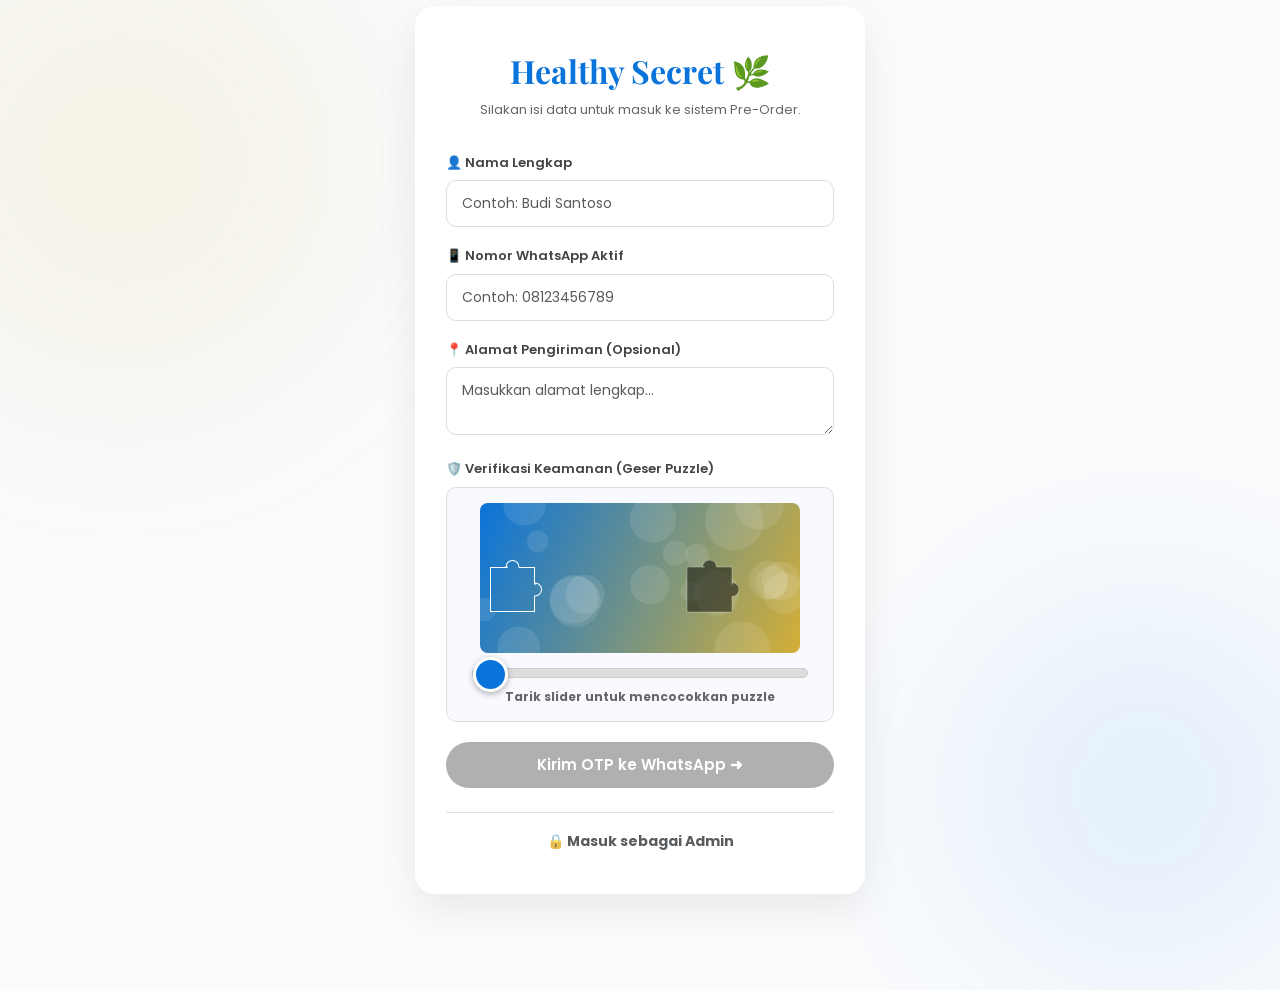
==== commit 47aed32a: "index.html" ====
--- a/index.html
+++ b/index.html
@@ -41,10 +41,11 @@
             position: relative;
             z-index: 10;
             border: 1px solid rgba(255,255,255,0.5);
+            transition: all 0.3s ease;
         }
 
         .brand-title { font-family: 'Playfair Display', serif; color: var(--primary); font-weight: 700; font-size: 2rem; text-align: center; margin-bottom: 5px; }
-        .brand-subtitle { text-align: center; color: #666; font-size: 13px; margin-bottom: 30px; }
+        .brand-subtitle { text-align: center; color: #666; font-size: 13px; margin-bottom: 30px; transition: 0.3s; }
 
         .form-label { font-size: 13px; font-weight: 600; color: #444; }
         .form-control { border-radius: 10px; padding: 12px 15px; border: 1px solid #ddd; font-size: 14px; transition: 0.3s; }
@@ -69,6 +70,9 @@
         .btn-primary-custom { background: var(--primary); color: white; border: none; border-radius: 50px; padding: 12px; font-weight: 600; font-size: 15px; transition: 0.3s; width: 100%; }
         .btn-primary-custom:hover { background: #085ba8; transform: translateY(-2px); box-shadow: 0 5px 15px rgba(10, 116, 218, 0.3); }
         .btn-primary-custom:disabled { background: #b0b0b0; cursor: not-allowed; transform: none; box-shadow: none; }
+
+        .toggle-mode-btn { transition: 0.3s; cursor: pointer; }
+        .toggle-mode-btn:hover { color: var(--primary) !important; }
     </style>
 </head>
 <body>
@@ -76,27 +80,38 @@
     <div class="floating-shape shape-1"></div>
     <div class="floating-shape shape-2"></div>
 
-    <div class="auth-card">
+    <div class="auth-card" id="authCard">
         <div class="brand-title">Healthy Secret 🌿</div>
-        <div class="brand-subtitle">Silakan isi data untuk masuk ke sistem Pre-Order.</div>
-
-        <form id="loginForm">
-            <div class="mb-3">
-                <label class="form-label">👤 Nama Lengkap</label>
-                <input type="text" id="userName" class="form-control" placeholder="Contoh: Budi Santoso" required>
+        <div class="brand-subtitle" id="formSubtitle">Silakan isi data untuk masuk ke sistem Pre-Order.</div>
+
+        <form id="authForm">
+            <div id="userFields">
+                <div class="mb-3">
+                    <label class="form-label">👤 Nama Lengkap</label>
+                    <input type="text" id="userName" class="form-control" placeholder="Contoh: Budi Santoso">
+                </div>
+                <div class="mb-3">
+                    <label class="form-label">📱 Nomor WhatsApp Aktif</label>
+                    <input type="number" id="userPhone" class="form-control" placeholder="Contoh: 08123456789">
+                </div>
+                <div class="mb-3">
+                    <label class="form-label">📍 Alamat Pengiriman (Opsional)</label>
+                    <textarea id="userAddress" class="form-control" rows="2" placeholder="Masukkan alamat lengkap..."></textarea>
+                </div>
             </div>
-            
-            <div class="mb-3">
-                <label class="form-label">📱 Nomor WhatsApp Aktif</label>
-                <input type="number" id="userPhone" class="form-control" placeholder="Contoh: 08123456789" required>
+
+            <div id="adminFields" style="display: none;">
+                <div class="mb-3">
+                    <label class="form-label">👤 Username Admin</label>
+                    <input type="text" id="adminUser" class="form-control" placeholder="Ketik: admin">
+                </div>
+                <div class="mb-4">
+                    <label class="form-label">🔑 Password Admin</label>
+                    <input type="password" id="adminPass" class="form-control" placeholder="Ketik: medan2026">
+                </div>
             </div>
 
-            <div class="mb-3">
-                <label class="form-label">📍 Alamat Pengiriman (Opsional)</label>
-                <textarea id="userAddress" class="form-control" rows="2" placeholder="Masukkan alamat lengkap..."></textarea>
-            </div>
-
-            <label class="form-label">🛡️ Verifikasi Keamanan (Geser Puzzle)</label>
+            <label class="form-label mt-2">🛡️ Verifikasi Keamanan (Geser Puzzle)</label>
             <div class="captcha-container">
                 <div class="puzzle-box">
                     <canvas id="mainCanvas"></canvas>
@@ -110,9 +125,52 @@
 
             <button type="submit" id="submitBtn" class="btn-primary-custom" disabled>Kirim OTP ke WhatsApp ➜</button>
         </form>
+
+        <div class="text-center mt-4 border-top pt-3">
+            <a href="#" id="toggleModeBtn" class="text-muted text-decoration-none small fw-bold toggle-mode-btn">
+                🔒 Masuk sebagai Admin
+            </a>
+        </div>
     </div>
 
     <script>
+        // ==========================================
+        // 🔄 LOGIKA SWITCH MODE (USER / ADMIN)
+        // ==========================================
+        let currentMode = 'user'; // Status awal adalah user
+
+        document.getElementById('toggleModeBtn').addEventListener('click', function(e) {
+            e.preventDefault();
+            
+            const userFields = document.getElementById('userFields');
+            const adminFields = document.getElementById('adminFields');
+            const submitBtn = document.getElementById('submitBtn');
+            const formSubtitle = document.getElementById('formSubtitle');
+
+            if(currentMode === 'user') {
+                // Beralih ke Admin
+                currentMode = 'admin';
+                userFields.style.display = 'none';
+                adminFields.style.display = 'block';
+                submitBtn.innerText = 'Login ke Dashboard Admin ➜';
+                submitBtn.style.backgroundColor = '#d4af37'; // Ganti warna tombol untuk admin
+                formSubtitle.innerText = 'Portal Keamanan Khusus Administrator.';
+                this.innerHTML = '👤 Kembali sebagai Pembeli';
+            } else {
+                // Beralih ke User
+                currentMode = 'user';
+                userFields.style.display = 'block';
+                adminFields.style.display = 'none';
+                submitBtn.innerText = 'Kirim OTP ke WhatsApp ➜';
+                submitBtn.style.backgroundColor = '#0a74da';
+                formSubtitle.innerText = 'Silakan isi data untuk masuk ke sistem Pre-Order.';
+                this.innerHTML = '🔒 Masuk sebagai Admin';
+            }
+            
+            // Wajib reset Captcha setiap ganti mode agar aman
+            initCaptcha();
+        });
+
         // ==========================================
         // 🧩 LOGIKA PUZZLE CAPTCHA
         // ==========================================
@@ -124,28 +182,24 @@
         const submitBtn = document.getElementById('submitBtn');
         const statusText = document.getElementById('captchaStatus');
 
-        let puzzleX = 0; // Koordinat asli lubang
+        let puzzleX = 0; 
         let puzzleY = 0;
         const pieceSize = 45;
         let isVerified = false;
 
         function initCaptcha() {
-            // Setup Ukuran
             mainCanvas.width = 320; mainCanvas.height = 150;
             pieceCanvas.width = 320; pieceCanvas.height = 150;
 
-            // Generate posisi acak untuk lubang (Harus di setengah kanan)
             puzzleX = Math.floor(Math.random() * 100) + 150; 
             puzzleY = Math.floor(Math.random() * 80) + 20;
 
-            // Gambar Background Pattern (Warna Tema Healthy Secret)
             let grad = mainCtx.createLinearGradient(0, 0, 320, 150);
             grad.addColorStop(0, "#0a74da");
             grad.addColorStop(1, "#d4af37");
             mainCtx.fillStyle = grad;
             mainCtx.fillRect(0, 0, 320, 150);
             
-            // Tambahkan corak ke background agar tidak polos
             mainCtx.fillStyle = "rgba(255, 255, 255, 0.1)";
             for(let i=0; i<20; i++) {
                 mainCtx.beginPath();
@@ -153,16 +207,13 @@
                 mainCtx.fill();
             }
 
-            // --- MENGGAMBAR POTONGAN PUZZLE ---
-            drawPuzzlePiece(mainCtx, puzzleX, puzzleY, "fill", "rgba(0,0,0,0.5)"); // Lubang Hitam
-            
-            // Salin area asli dari main canvas untuk dijadikan potongan geser
+            drawPuzzlePiece(mainCtx, puzzleX, puzzleY, "fill", "rgba(0,0,0,0.5)"); 
+            
             let pieceImgData = mainCtx.getImageData(puzzleX, puzzleY - 10, pieceSize + 15, pieceSize + 15);
             
             pieceCtx.clearRect(0, 0, 320, 150);
-            drawPuzzlePiece(pieceCtx, 10, puzzleY, "clip", ""); // Bentuk klip
-            
-            // Gambar pola background ke dalam potongan puzzle
+            drawPuzzlePiece(pieceCtx, 10, puzzleY, "clip", ""); 
+            
             let pieceGrad = pieceCtx.createLinearGradient(0, 0, 320, 150);
             pieceGrad.addColorStop(0, "#0a74da");
             pieceGrad.addColorStop(1, "#d4af37");
@@ -174,21 +225,21 @@
             
             slider.disabled = false;
             slider.value = 0;
+            pieceCanvas.style.transform = `translateX(0px)`;
             isVerified = false;
             submitBtn.disabled = true;
             statusText.innerText = "Tarik slider untuk mencocokkan puzzle";
             statusText.className = "captcha-status";
         }
 
-        // Fungsi menggambar bentuk puzzle (jigsaw sederhana)
         function drawPuzzlePiece(ctx, x, y, operation, color) {
             ctx.beginPath();
             ctx.moveTo(x, y);
             ctx.lineTo(x + pieceSize / 2 - 5, y);
-            ctx.arc(x + pieceSize / 2, y, 7, Math.PI, 0, false); // Benjolan atas
+            ctx.arc(x + pieceSize / 2, y, 7, Math.PI, 0, false); 
             ctx.lineTo(x + pieceSize, y);
             ctx.lineTo(x + pieceSize, y + pieceSize / 2 - 5);
-            ctx.arc(x + pieceSize, y + pieceSize / 2, 7, -Math.PI / 2, Math.PI / 2, false); // Benjolan kanan
+            ctx.arc(x + pieceSize, y + pieceSize / 2, 7, -Math.PI / 2, Math.PI / 2, false); 
             ctx.lineTo(x + pieceSize, y + pieceSize);
             ctx.lineTo(x, y + pieceSize);
             ctx.lineTo(x, y);
@@ -204,46 +255,35 @@
             }
         }
 
-        // Event Slider Digeser
         slider.addEventListener('input', function(e) {
             if(isVerified) return;
             let moveX = e.target.value;
-            // Geser canvas lapisan atas
             pieceCanvas.style.transform = `translateX(${moveX}px)`;
         });
 
-        // Event Saat Slider Dilepas (Validasi)
         slider.addEventListener('change', function(e) {
             if(isVerified) return;
-            let currentX = parseInt(e.target.value) + 10; // +10 karena potongan digambar di x=10
-            
-            // Toleransi akurasi geser (5 pixel)
-            if (Math.abs(currentX - puzzleX) < 5) {
+            let currentX = parseInt(e.target.value) + 10; 
+            
+            if (Math.abs(currentX - puzzleX) < 6) {
                 isVerified = true;
                 slider.disabled = true;
                 statusText.innerText = "✔ Verifikasi Berhasil!";
                 statusText.className = "captcha-status captcha-success";
-                submitBtn.disabled = false; // Buka kunci tombol Kirim OTP
+                submitBtn.disabled = false; 
             } else {
                 statusText.innerText = "❌ Posisi tidak pas! Coba lagi.";
                 statusText.className = "captcha-status captcha-fail";
-                // Kembalikan puzzle ke ujung kiri
-                setTimeout(() => {
-                    slider.value = 0;
-                    pieceCanvas.style.transform = `translateX(0px)`;
-                    statusText.innerText = "Tarik slider untuk mencocokkan puzzle";
-                    statusText.className = "captcha-status";
-                }, 800);
+                setTimeout(initCaptcha, 800);
             }
         });
 
-        // Muat puzzle saat halaman pertama kali dibuka
         window.onload = initCaptcha;
 
         // ==========================================
-        // 🔒 FORM SUBMISSION
-        // ==========================================
-        document.getElementById('loginForm').addEventListener('submit', function(e) {
+        // 🔒 FORM SUBMISSION (PENGIRIMAN DATA)
+        // ==========================================
+        document.getElementById('authForm').addEventListener('submit', function(e) {
             e.preventDefault();
             
             if(!isVerified) {
@@ -251,21 +291,41 @@
                 return;
             }
 
-            // Sanitasi Input sebelum disimpan (Anti-XSS Level Dasar)
-            const sanitize = (str) => str.replace(/</g, "&lt;").replace(/>/g, "&gt;");
-            
-            const data = {
-                name: sanitize(document.getElementById('userName').value),
-                phone: sanitize(document.getElementById('userPhone').value),
-                address: sanitize(document.getElementById('userAddress').value || "-")
-            };
-
-            // Simpan ke sesi lokal
-            localStorage.setItem('hs_user_data', JSON.stringify(data));
-            
-            // Lanjut ke OTP
-            window.location.href = "otp.html";
+            if(currentMode === 'user') {
+                // LOGIKA LOGIN PEMBELI
+                const name = document.getElementById('userName').value;
+                const phone = document.getElementById('userPhone').value;
+                
+                if(!name || !phone) {
+                    alert("Nama dan Nomor WhatsApp wajib diisi!");
+                    return;
+                }
+
+                const sanitize = (str) => str.replace(/</g, "&lt;").replace(/>/g, "&gt;");
+                const data = {
+                    name: sanitize(name),
+                    phone: sanitize(phone),
+                    address: sanitize(document.getElementById('userAddress').value || "-")
+                };
+
+                localStorage.setItem('hs_user_data', JSON.stringify(data));
+                window.location.href = "otp.html";
+
+            } else if(currentMode === 'admin') {
+                // LOGIKA LOGIN ADMIN
+                const u = document.getElementById('adminUser').value;
+                const p = document.getElementById('adminPass').value;
+                
+                if(u === "admin" && p === "medan2026") {
+                    localStorage.setItem('HS_AUTH', 'true');
+                    alert("Akses Diterima! Mengarahkan ke Dashboard Admin...");
+                    window.location.href = "admin.html";
+                } else {
+                    alert("Akses Ditolak! Username atau Password Admin salah.");
+                    initCaptcha(); // Wajib geser puzzle lagi jika gagal
+                }
+            }
         });
     </script>
 </body>
-</html>+</html>
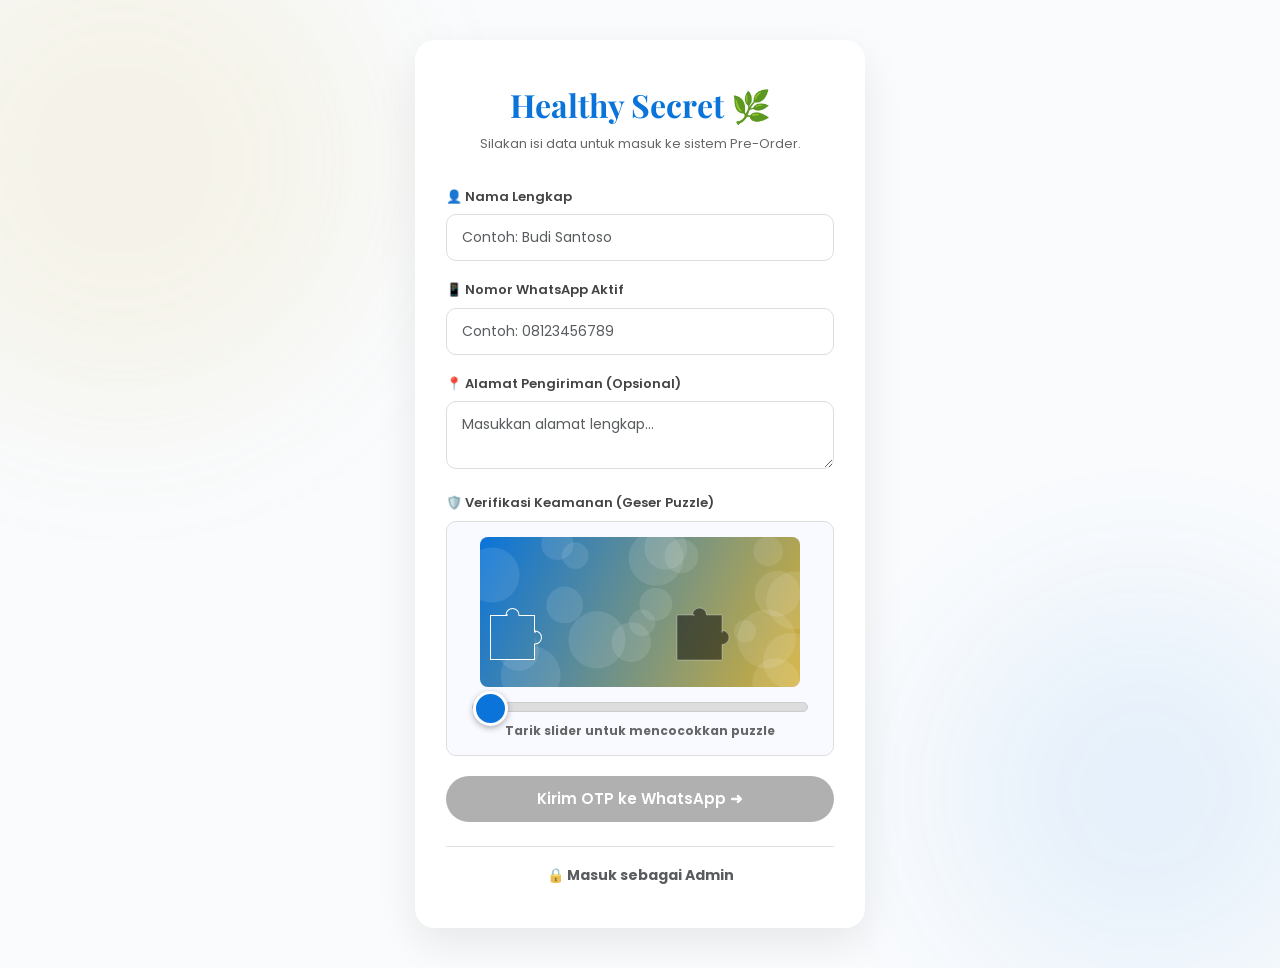
==== commit 3bc2c6ec: "index.html" ====
--- a/index.html
+++ b/index.html
@@ -12,6 +12,8 @@
             --accent: #d4af37;    
             --light-bg: #f9fbfd;
         }
+        
+        /* PERBAIKAN UI (OPSI 1A): Menghapus overflow: hidden dan menambahkan padding */
         body { 
             background-color: var(--light-bg); 
             font-family: 'Poppins', sans-serif; 
@@ -21,11 +23,14 @@
             justify-content: center; 
             margin: 0; 
             position: relative;
-            overflow: hidden;
+            overflow-x: hidden;
+            overflow-y: auto; /* Membuka kunci scroll vertikal */
+            padding: 40px 20px; /* Memberi ruang agar card tidak mentok pinggir layar */
+            box-sizing: border-box;
         }
         
         /* Efek Latar Belakang Mewah */
-        .floating-shape { position: absolute; border-radius: 50%; filter: blur(80px); z-index: 1; opacity: 0.5; animation: float 10s infinite alternate; }
+        .floating-shape { position: fixed; border-radius: 50%; filter: blur(80px); z-index: 1; opacity: 0.5; animation: float 10s infinite alternate; pointer-events: none; }
         .shape-1 { top: -10%; left: -10%; width: 500px; height: 500px; background: rgba(212, 175, 55, 0.2); }
         .shape-2 { bottom: -10%; right: -5%; width: 400px; height: 400px; background: rgba(10, 116, 218, 0.15); }
         @keyframes float { 0% { transform: translateY(0); } 100% { transform: translateY(30px); } }
@@ -42,6 +47,7 @@
             z-index: 10;
             border: 1px solid rgba(255,255,255,0.5);
             transition: all 0.3s ease;
+            margin: auto; /* Menjaga di tengah jika layar sangat tinggi */
         }
 
         .brand-title { font-family: 'Playfair Display', serif; color: var(--primary); font-weight: 700; font-size: 2rem; text-align: center; margin-bottom: 5px; }
@@ -153,7 +159,7 @@
                 userFields.style.display = 'none';
                 adminFields.style.display = 'block';
                 submitBtn.innerText = 'Login ke Dashboard Admin ➜';
-                submitBtn.style.backgroundColor = '#d4af37'; // Ganti warna tombol untuk admin
+                submitBtn.style.backgroundColor = '#d4af37'; 
                 formSubtitle.innerText = 'Portal Keamanan Khusus Administrator.';
                 this.innerHTML = '👤 Kembali sebagai Pembeli';
             } else {
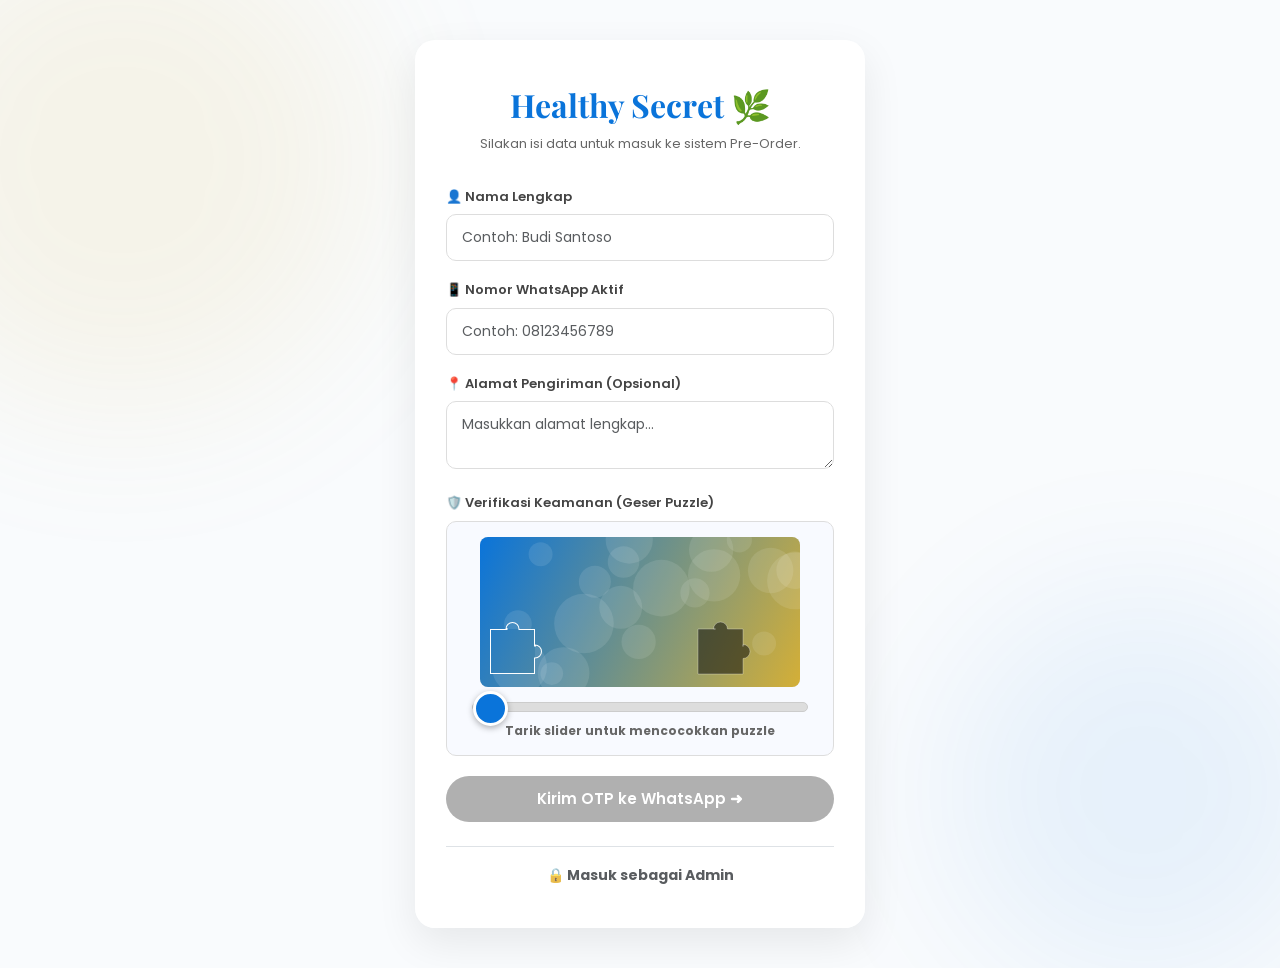
==== commit 4c44eb96: "index.html" ====
--- a/index.html
+++ b/index.html
@@ -13,7 +13,7 @@
             --light-bg: #f9fbfd;
         }
         
-        /* PERBAIKAN UI (OPSI 1A): Menghapus overflow: hidden dan menambahkan padding */
+        /* PERBAIKAN: Menghapus overflow hidden agar layar HP bisa di-scroll */
         body { 
             background-color: var(--light-bg); 
             font-family: 'Poppins', sans-serif; 
@@ -24,17 +24,17 @@
             margin: 0; 
             position: relative;
             overflow-x: hidden;
-            overflow-y: auto; /* Membuka kunci scroll vertikal */
-            padding: 40px 20px; /* Memberi ruang agar card tidak mentok pinggir layar */
+            overflow-y: auto; 
+            padding: 40px 20px; 
             box-sizing: border-box;
         }
         
-        /* Efek Latar Belakang Mewah */
         .floating-shape { position: fixed; border-radius: 50%; filter: blur(80px); z-index: 1; opacity: 0.5; animation: float 10s infinite alternate; pointer-events: none; }
         .shape-1 { top: -10%; left: -10%; width: 500px; height: 500px; background: rgba(212, 175, 55, 0.2); }
         .shape-2 { bottom: -10%; right: -5%; width: 400px; height: 400px; background: rgba(10, 116, 218, 0.15); }
         @keyframes float { 0% { transform: translateY(0); } 100% { transform: translateY(30px); } }
 
+        /* Menambahkan margin auto agar kartu responsif di semua device */
         .auth-card { 
             background: rgba(255, 255, 255, 0.95); 
             backdrop-filter: blur(10px);
@@ -47,7 +47,7 @@
             z-index: 10;
             border: 1px solid rgba(255,255,255,0.5);
             transition: all 0.3s ease;
-            margin: auto; /* Menjaga di tengah jika layar sangat tinggi */
+            margin: auto; 
         }
 
         .brand-title { font-family: 'Playfair Display', serif; color: var(--primary); font-weight: 700; font-size: 2rem; text-align: center; margin-bottom: 5px; }
@@ -57,7 +57,6 @@
         .form-control { border-radius: 10px; padding: 12px 15px; border: 1px solid #ddd; font-size: 14px; transition: 0.3s; }
         .form-control:focus { border-color: var(--primary); box-shadow: 0 0 0 4px rgba(10, 116, 218, 0.1); }
 
-        /* PUZZLE CAPTCHA STYLES */
         .captcha-container { background: #f8faff; border: 1px solid #ddd; padding: 15px; border-radius: 10px; margin-bottom: 20px; text-align: center; position: relative;}
         .puzzle-box { position: relative; width: 100%; max-width: 320px; height: 150px; margin: 0 auto 15px auto; border-radius: 8px; overflow: hidden; box-shadow: inset 0 0 10px rgba(0,0,0,0.1); background-color: #eee;}
         #mainCanvas { position: absolute; top: 0; left: 0; width: 100%; height: 100%; }
@@ -140,10 +139,7 @@
     </div>
 
     <script>
-        // ==========================================
-        // 🔄 LOGIKA SWITCH MODE (USER / ADMIN)
-        // ==========================================
-        let currentMode = 'user'; // Status awal adalah user
+        let currentMode = 'user'; 
 
         document.getElementById('toggleModeBtn').addEventListener('click', function(e) {
             e.preventDefault();
@@ -154,7 +150,6 @@
             const formSubtitle = document.getElementById('formSubtitle');
 
             if(currentMode === 'user') {
-                // Beralih ke Admin
                 currentMode = 'admin';
                 userFields.style.display = 'none';
                 adminFields.style.display = 'block';
@@ -163,7 +158,6 @@
                 formSubtitle.innerText = 'Portal Keamanan Khusus Administrator.';
                 this.innerHTML = '👤 Kembali sebagai Pembeli';
             } else {
-                // Beralih ke User
                 currentMode = 'user';
                 userFields.style.display = 'block';
                 adminFields.style.display = 'none';
@@ -172,14 +166,9 @@
                 formSubtitle.innerText = 'Silakan isi data untuk masuk ke sistem Pre-Order.';
                 this.innerHTML = '🔒 Masuk sebagai Admin';
             }
-            
-            // Wajib reset Captcha setiap ganti mode agar aman
             initCaptcha();
         });
 
-        // ==========================================
-        // 🧩 LOGIKA PUZZLE CAPTCHA
-        // ==========================================
         const mainCanvas = document.getElementById('mainCanvas');
         const pieceCanvas = document.getElementById('pieceCanvas');
         const mainCtx = mainCanvas.getContext('2d');
@@ -214,8 +203,6 @@
             }
 
             drawPuzzlePiece(mainCtx, puzzleX, puzzleY, "fill", "rgba(0,0,0,0.5)"); 
-            
-            let pieceImgData = mainCtx.getImageData(puzzleX, puzzleY - 10, pieceSize + 15, pieceSize + 15);
             
             pieceCtx.clearRect(0, 0, 320, 150);
             drawPuzzlePiece(pieceCtx, 10, puzzleY, "clip", ""); 
@@ -286,9 +273,6 @@
 
         window.onload = initCaptcha;
 
-        // ==========================================
-        // 🔒 FORM SUBMISSION (PENGIRIMAN DATA)
-        // ==========================================
         document.getElementById('authForm').addEventListener('submit', function(e) {
             e.preventDefault();
             
@@ -298,7 +282,6 @@
             }
 
             if(currentMode === 'user') {
-                // LOGIKA LOGIN PEMBELI
                 const name = document.getElementById('userName').value;
                 const phone = document.getElementById('userPhone').value;
                 
@@ -318,7 +301,6 @@
                 window.location.href = "otp.html";
 
             } else if(currentMode === 'admin') {
-                // LOGIKA LOGIN ADMIN
                 const u = document.getElementById('adminUser').value;
                 const p = document.getElementById('adminPass').value;
                 
@@ -328,7 +310,7 @@
                     window.location.href = "admin.html";
                 } else {
                     alert("Akses Ditolak! Username atau Password Admin salah.");
-                    initCaptcha(); // Wajib geser puzzle lagi jika gagal
+                    initCaptcha(); 
                 }
             }
         });
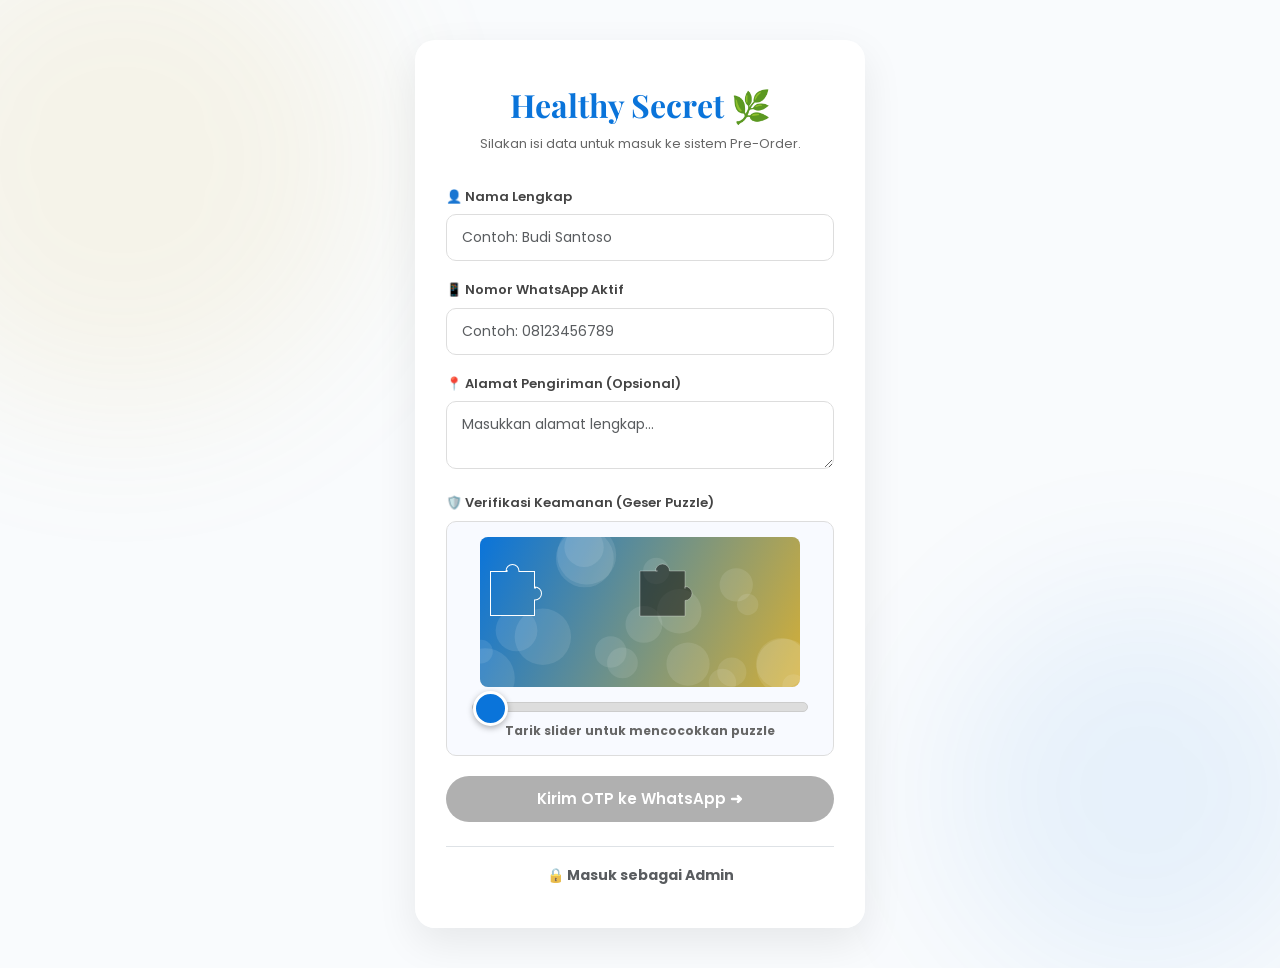
==== commit 812aead8: "index.html" ====
--- a/index.html
+++ b/index.html
@@ -13,7 +13,6 @@
             --light-bg: #f9fbfd;
         }
         
-        /* PERBAIKAN: Menghapus overflow hidden agar layar HP bisa di-scroll */
         body { 
             background-color: var(--light-bg); 
             font-family: 'Poppins', sans-serif; 
@@ -34,7 +33,6 @@
         .shape-2 { bottom: -10%; right: -5%; width: 400px; height: 400px; background: rgba(10, 116, 218, 0.15); }
         @keyframes float { 0% { transform: translateY(0); } 100% { transform: translateY(30px); } }
 
-        /* Menambahkan margin auto agar kartu responsif di semua device */
         .auth-card { 
             background: rgba(255, 255, 255, 0.95); 
             backdrop-filter: blur(10px);
@@ -298,7 +296,7 @@
                 };
 
                 localStorage.setItem('hs_user_data', JSON.stringify(data));
-                window.location.href = "otp.html";
+                window.location.href = "otp.html"; // LINK HTML
 
             } else if(currentMode === 'admin') {
                 const u = document.getElementById('adminUser').value;
@@ -307,7 +305,7 @@
                 if(u === "admin" && p === "medan2026") {
                     localStorage.setItem('HS_AUTH', 'true');
                     alert("Akses Diterima! Mengarahkan ke Dashboard Admin...");
-                    window.location.href = "admin.html";
+                    window.location.href = "admin.html"; // LINK HTML
                 } else {
                     alert("Akses Ditolak! Username atau Password Admin salah.");
                     initCaptcha(); 
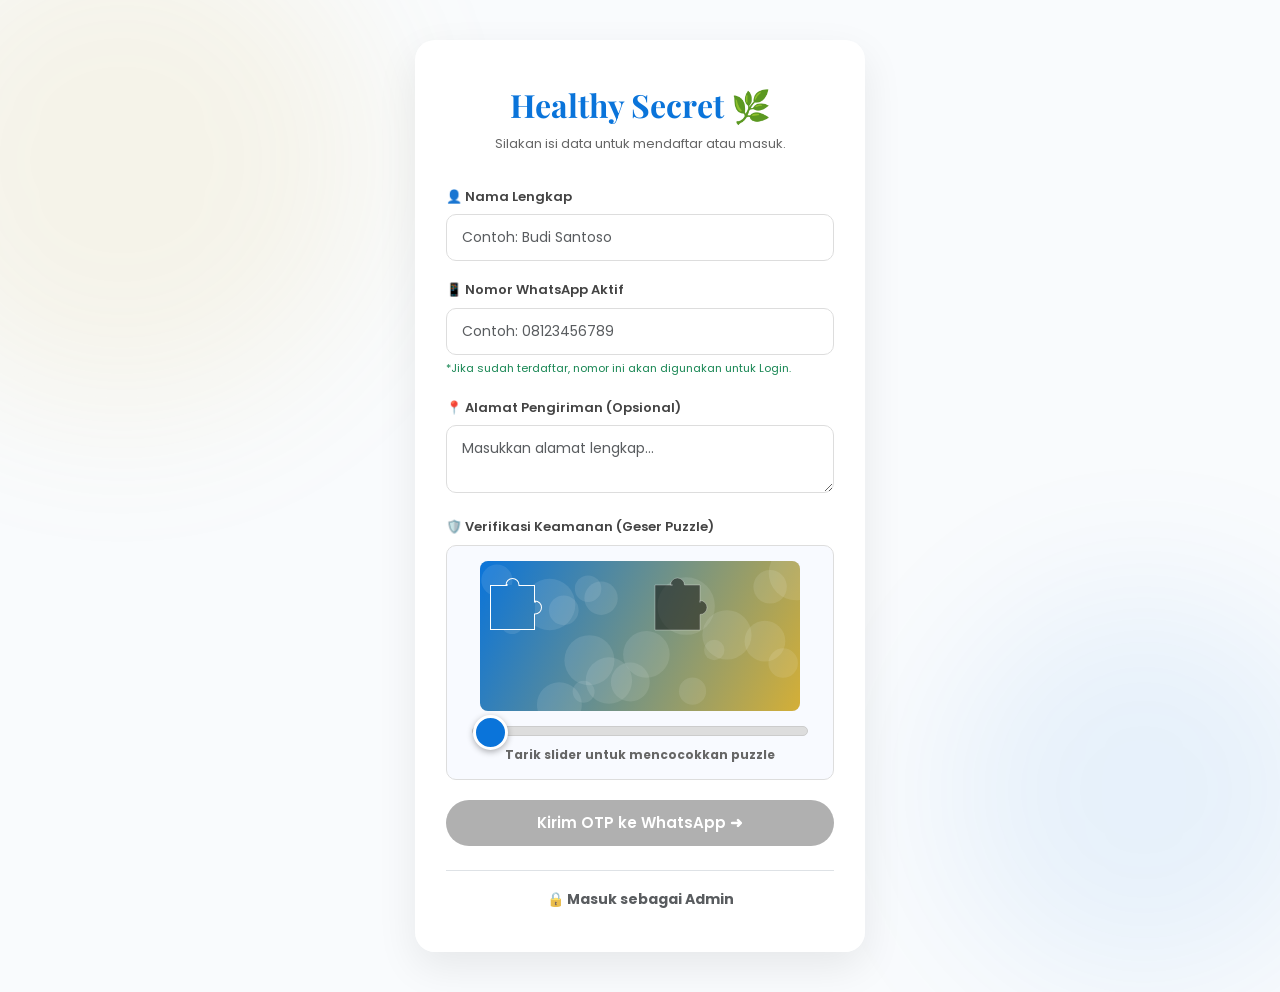
==== commit ccb75af1: "index.html" ====
--- a/index.html
+++ b/index.html
@@ -7,73 +7,33 @@
     <link href="https://cdn.jsdelivr.net/npm/bootstrap@5.0.2/dist/css/bootstrap.min.css" rel="stylesheet">
     <link href="https://fonts.googleapis.com/css2?family=Playfair+Display:wght@700&family=Poppins:wght@400;500;600;700&display=swap" rel="stylesheet">
     <style>
-        :root {
-            --primary: #0a74da;   
-            --accent: #d4af37;    
-            --light-bg: #f9fbfd;
-        }
-        
-        body { 
-            background-color: var(--light-bg); 
-            font-family: 'Poppins', sans-serif; 
-            min-height: 100vh; 
-            display: flex; 
-            align-items: center; 
-            justify-content: center; 
-            margin: 0; 
-            position: relative;
-            overflow-x: hidden;
-            overflow-y: auto; 
-            padding: 40px 20px; 
-            box-sizing: border-box;
-        }
-        
+        :root { --primary: #0a74da; --accent: #d4af37; --light-bg: #f9fbfd; }
+        body { background-color: var(--light-bg); font-family: 'Poppins', sans-serif; min-height: 100vh; display: flex; align-items: center; justify-content: center; margin: 0; position: relative; overflow-x: hidden; overflow-y: auto; padding: 40px 20px; box-sizing: border-box; }
         .floating-shape { position: fixed; border-radius: 50%; filter: blur(80px); z-index: 1; opacity: 0.5; animation: float 10s infinite alternate; pointer-events: none; }
         .shape-1 { top: -10%; left: -10%; width: 500px; height: 500px; background: rgba(212, 175, 55, 0.2); }
         .shape-2 { bottom: -10%; right: -5%; width: 400px; height: 400px; background: rgba(10, 116, 218, 0.15); }
         @keyframes float { 0% { transform: translateY(0); } 100% { transform: translateY(30px); } }
-
-        .auth-card { 
-            background: rgba(255, 255, 255, 0.95); 
-            backdrop-filter: blur(10px);
-            padding: 40px 30px; 
-            border-radius: 20px; 
-            box-shadow: 0 15px 40px rgba(0,0,0,0.08); 
-            width: 100%; 
-            max-width: 450px; 
-            position: relative;
-            z-index: 10;
-            border: 1px solid rgba(255,255,255,0.5);
-            transition: all 0.3s ease;
-            margin: auto; 
-        }
-
+        .auth-card { background: rgba(255, 255, 255, 0.95); backdrop-filter: blur(10px); padding: 40px 30px; border-radius: 20px; box-shadow: 0 15px 40px rgba(0,0,0,0.08); width: 100%; max-width: 450px; position: relative; z-index: 10; border: 1px solid rgba(255,255,255,0.5); transition: all 0.3s ease; margin: auto; }
         .brand-title { font-family: 'Playfair Display', serif; color: var(--primary); font-weight: 700; font-size: 2rem; text-align: center; margin-bottom: 5px; }
         .brand-subtitle { text-align: center; color: #666; font-size: 13px; margin-bottom: 30px; transition: 0.3s; }
-
         .form-label { font-size: 13px; font-weight: 600; color: #444; }
         .form-control { border-radius: 10px; padding: 12px 15px; border: 1px solid #ddd; font-size: 14px; transition: 0.3s; }
         .form-control:focus { border-color: var(--primary); box-shadow: 0 0 0 4px rgba(10, 116, 218, 0.1); }
-
         .captcha-container { background: #f8faff; border: 1px solid #ddd; padding: 15px; border-radius: 10px; margin-bottom: 20px; text-align: center; position: relative;}
         .puzzle-box { position: relative; width: 100%; max-width: 320px; height: 150px; margin: 0 auto 15px auto; border-radius: 8px; overflow: hidden; box-shadow: inset 0 0 10px rgba(0,0,0,0.1); background-color: #eee;}
         #mainCanvas { position: absolute; top: 0; left: 0; width: 100%; height: 100%; }
         #pieceCanvas { position: absolute; top: 0; left: 0; width: 100%; height: 100%; z-index: 2; pointer-events: none; }
-        
         .slider-container { display: flex; align-items: center; justify-content: center; gap: 10px; padding: 0 10px;}
         input[type=range] { -webkit-appearance: none; width: 100%; background: transparent; }
         input[type=range]::-webkit-slider-thumb { -webkit-appearance: none; height: 35px; width: 35px; border-radius: 50%; background: var(--primary); cursor: pointer; box-shadow: 0 2px 6px rgba(0,0,0,0.3); border: 3px solid #fff; margin-top: -12px; transition: background 0.3s;}
         input[type=range]::-webkit-slider-runnable-track { width: 100%; height: 10px; cursor: pointer; background: #ddd; border-radius: 10px; border: 1px solid #ccc; }
         input[type=range]:focus { outline: none; }
-        
         .captcha-status { font-size: 12px; font-weight: bold; margin-top: 10px; color: #666; transition: 0.3s;}
         .captcha-success { color: #25d366 !important; }
         .captcha-fail { color: #dc3545 !important; }
-
         .btn-primary-custom { background: var(--primary); color: white; border: none; border-radius: 50px; padding: 12px; font-weight: 600; font-size: 15px; transition: 0.3s; width: 100%; }
         .btn-primary-custom:hover { background: #085ba8; transform: translateY(-2px); box-shadow: 0 5px 15px rgba(10, 116, 218, 0.3); }
         .btn-primary-custom:disabled { background: #b0b0b0; cursor: not-allowed; transform: none; box-shadow: none; }
-
         .toggle-mode-btn { transition: 0.3s; cursor: pointer; }
         .toggle-mode-btn:hover { color: var(--primary) !important; }
     </style>
@@ -85,7 +45,7 @@
 
     <div class="auth-card" id="authCard">
         <div class="brand-title">Healthy Secret 🌿</div>
-        <div class="brand-subtitle" id="formSubtitle">Silakan isi data untuk masuk ke sistem Pre-Order.</div>
+        <div class="brand-subtitle" id="formSubtitle">Silakan isi data untuk mendaftar atau masuk.</div>
 
         <form id="authForm">
             <div id="userFields">
@@ -96,6 +56,7 @@
                 <div class="mb-3">
                     <label class="form-label">📱 Nomor WhatsApp Aktif</label>
                     <input type="number" id="userPhone" class="form-control" placeholder="Contoh: 08123456789">
+                    <small class="text-success" style="font-size:11px;">*Jika sudah terdaftar, nomor ini akan digunakan untuk Login.</small>
                 </div>
                 <div class="mb-3">
                     <label class="form-label">📍 Alamat Pengiriman (Opsional)</label>
@@ -161,7 +122,7 @@
                 adminFields.style.display = 'none';
                 submitBtn.innerText = 'Kirim OTP ke WhatsApp ➜';
                 submitBtn.style.backgroundColor = '#0a74da';
-                formSubtitle.innerText = 'Silakan isi data untuk masuk ke sistem Pre-Order.';
+                formSubtitle.innerText = 'Silakan isi data untuk mendaftar atau masuk.';
                 this.innerHTML = '🔒 Masuk sebagai Admin';
             }
             initCaptcha();
@@ -282,6 +243,7 @@
             if(currentMode === 'user') {
                 const name = document.getElementById('userName').value;
                 const phone = document.getElementById('userPhone').value;
+                const address = document.getElementById('userAddress').value || "-";
                 
                 if(!name || !phone) {
                     alert("Nama dan Nomor WhatsApp wajib diisi!");
@@ -289,14 +251,31 @@
                 }
 
                 const sanitize = (str) => str.replace(/</g, "&lt;").replace(/>/g, "&gt;");
-                const data = {
-                    name: sanitize(name),
-                    phone: sanitize(phone),
-                    address: sanitize(document.getElementById('userAddress').value || "-")
-                };
-
+                
+                // --- FITUR BARU: MANAJEMEN DATABASE PELANGGAN (HS_USERS_DB) ---
+                let usersDB = JSON.parse(localStorage.getItem('HS_USERS_DB')) || [];
+                let existingUser = usersDB.find(u => u.phone === phone);
+                
+                if (existingUser) {
+                    // Cek jika akun pelanggan diblokir oleh Admin
+                    if (existingUser.status === 'blocked') {
+                        alert("🚨 Akses Ditolak! Akun Anda telah ditangguhkan karena alasan tertentu. Silakan hubungi Admin.");
+                        initCaptcha(); // Reset captha agar tidak bisa spam
+                        return;
+                    }
+                    // Jika lolos, update nama & alamat terbarunya
+                    existingUser.name = sanitize(name);
+                    existingUser.address = sanitize(address);
+                } else {
+                    // Daftarkan pelanggan baru ke Database Admin
+                    usersDB.push({ phone: sanitize(phone), name: sanitize(name), address: sanitize(address), status: 'active' });
+                }
+                localStorage.setItem('HS_USERS_DB', JSON.stringify(usersDB));
+
+                // Simpan Sesi Login
+                const data = { name: sanitize(name), phone: sanitize(phone), address: sanitize(address) };
                 localStorage.setItem('hs_user_data', JSON.stringify(data));
-                window.location.href = "otp.html"; // LINK HTML
+                window.location.href = "otp.html";
 
             } else if(currentMode === 'admin') {
                 const u = document.getElementById('adminUser').value;
@@ -305,7 +284,7 @@
                 if(u === "admin" && p === "medan2026") {
                     localStorage.setItem('HS_AUTH', 'true');
                     alert("Akses Diterima! Mengarahkan ke Dashboard Admin...");
-                    window.location.href = "admin.html"; // LINK HTML
+                    window.location.href = "admin.html";
                 } else {
                     alert("Akses Ditolak! Username atau Password Admin salah.");
                     initCaptcha(); 
